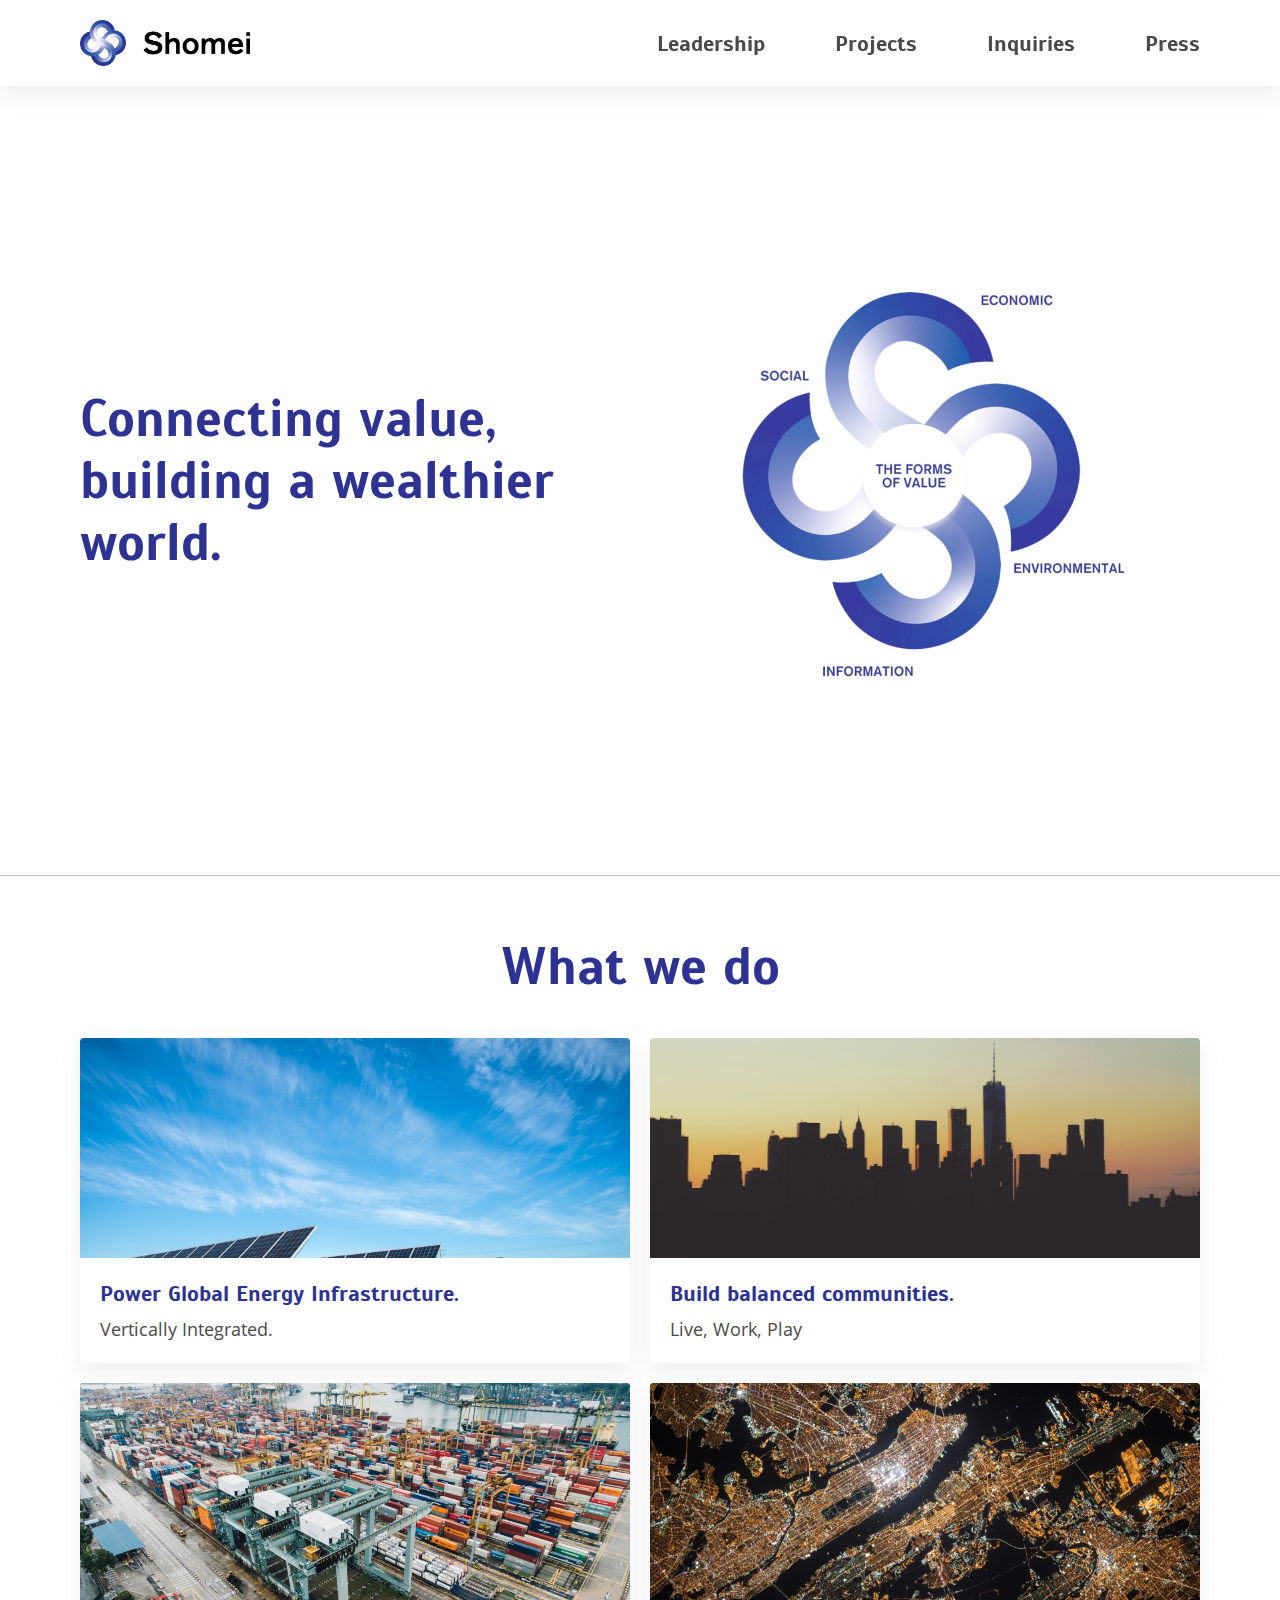
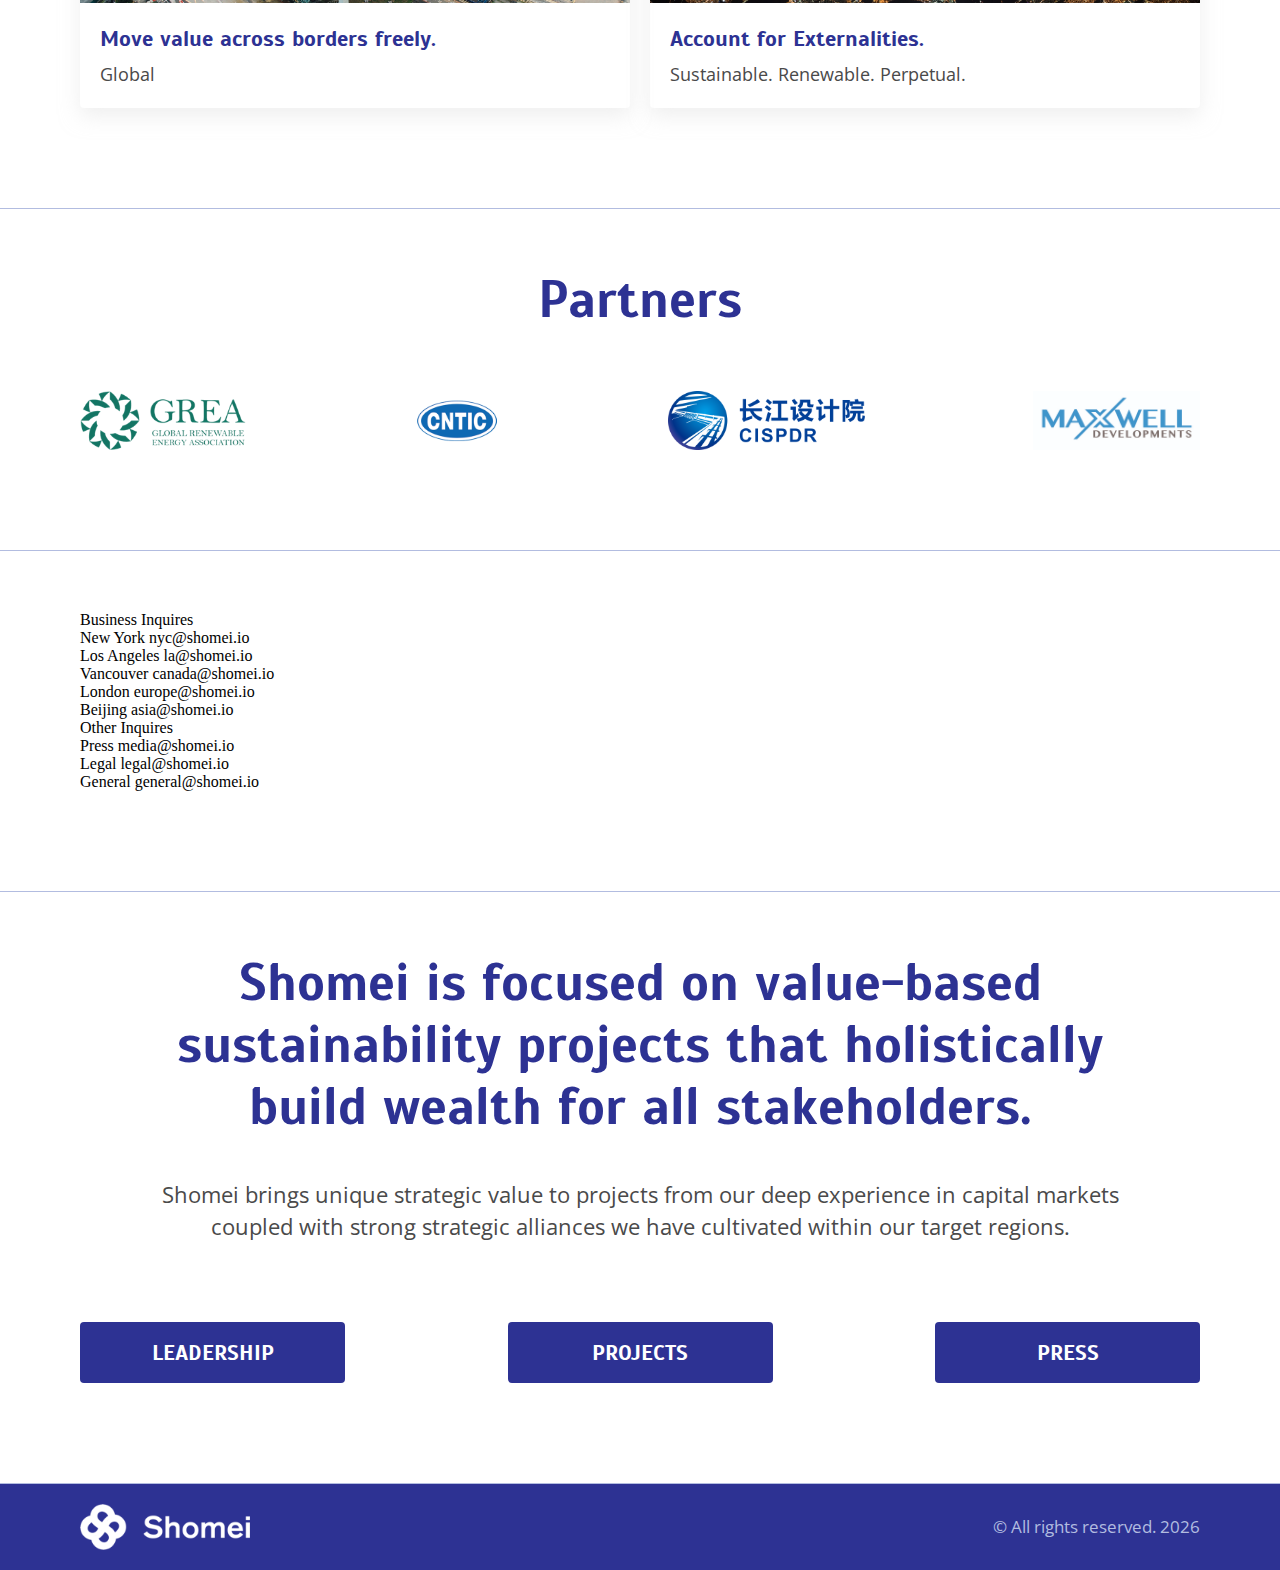
==== index.html @ 208829cc "inquiries" ====
<!DOCTYPE html>
<html lang="en">
  <head>
    <title>Home - Shomei</title>

    <meta name="viewport" content="width=device-width, initial-scale=1" />

    <link
      rel="apple-touch-icon"
      sizes="180x180"
      href="favicon/apple-touch-icon.png"
    />
    <link
      rel="icon"
      type="image/png"
      sizes="32x32"
      href="favicon/favicon-32x32.png"
    />
    <link
      rel="icon"
      type="image/png"
      sizes="16x16"
      href="favicon/favicon-16x16.png"
    />
    <link rel="manifest" href="favicon/site.webmanifest" />
    <link
      rel="mask-icon"
      href="favicon/safari-pinned-tab.svg"
      color="#2d3293"
    />
    <meta name="msapplication-TileColor" content="#ffffff" />
    <meta name="theme-color" content="#ffffff" />

    <link
      href="https://fonts.googleapis.com/css?family=Open+Sans|Scada:400,700&display=swap"
      rel="stylesheet"
    />
    <link rel="stylesheet" href="style.css" />
  </head>

  <body>
    <nav>
      <div class="container">
        <div class="logo">
          <a href="index.html">
            <img src="images/logo.png" alt="Shomei Logo" />
          </a>
        </div>

        <div class="burger">
          <span></span>
        </div>

        <ul>
          <li><a href="leadership.html">Leadership</a></li>
          <li><a href="projects.html">Projects</a></li>
          <li><a href="inquiries.html">Inquiries</a></li>
          <li><a href="press.html">Press</a></li>
        </ul>
      </div>
    </nav>

    <main>
      <header class="image">
        <div class="container">
          <h1>Connecting value, building a wealthier world.</h1>

          <div class="image">
            <img src="images/hero.jpeg" alt="Shomei Logo" />
          </div>
        </div>
      </header>

      <section class="what-we-do">
        <div class="title">
          <div class="container">
            <h1>What we do</h1>
          </div>
        </div>

        <div class="container">
          <div class="points">
            <div class="point">
              <div
                class="image"
                style="background-image:url('images/what-we-do/1.jpg');"
              ></div>
              <div class="text">
                <h1>Power Global Energy Infrastructure.</h1>
                <p>Vertically Integrated.</p>
              </div>
            </div>

            <div class="point">
              <div
                class="image"
                style="background-image:url('images/what-we-do/2.jpg');"
              ></div>
              <div class="text">
                <h1>Build balanced communities.</h1>
                <p>Live, Work, Play</p>
              </div>
            </div>

            <div class="point">
              <div
                class="image"
                style="background-image:url('images/what-we-do/3.jpg');"
              ></div>
              <div class="text">
                <h1>Move value across borders freely.</h1>
                <p>Global</p>
              </div>
            </div>

            <div class="point">
              <div
                class="image"
                style="background-image:url('images/what-we-do/4.jpg');"
              ></div>
              <div class="text">
                <h1>Account for Externalities.</h1>
                <p>Sustainable. Renewable. Perpetual.</p>
              </div>
            </div>
          </div>
        </div>
      </section>

      <section class="partners">
        <div class="title">
          <div class="container">
            <h1>Partners</h1>
          </div>
        </div>

        <div class="container">
          <div class="partners">
            <div class="partner">
              <img src="images/partners/1.png" />
            </div>

            <div class="partner">
              <img src="images/partners/2.png" />
            </div>

            <div class="partner">
              <img src="images/partners/3.png" />
            </div>

            <div class="partner">
              <img src="images/partners/4.jpg" />
            </div>
          </div>
        </div>
      </section>

      <section class="business-inquires">
        <div class="container">
          <div class="card">
            <div class="content">
              <h1>Business Inquires</h1>

              <ul>
                <li>
                  <span>New York</span>
                  <a href="mailto:nyc@shomei.io" target="_blank"
                    >nyc@shomei.io</a
                  >
                </li>
                <li>
                  <span>Los Angeles</span>
                  <a href="mailto:la@shomei.io" target="_blank">la@shomei.io</a>
                </li>
                <li>
                  <span>Vancouver</span>
                  <a href="mailto:canada@shomei.io" target="_blank"
                    >canada@shomei.io</a
                  >
                </li>
                <li>
                  <span>London</span>
                  <a href="mailto:europe@shomei.io" target="_blank"
                    >europe@shomei.io</a
                  >
                </li>
                <li>
                  <span>Beijing</span>
                  <a href="mailto:asia@shomei.io" target="_blank"
                    >asia@shomei.io</a
                  >
                </li>
              </ul>
            </div>

            <div class="content">
              <h1>Other Inquires</h1>

              <ul>
                <li>
                  <span>Press</span>
                  <a href="mailto:media@shomei.io" target="_blank"
                    >media@shomei.io</a
                  >
                </li>
                <li>
                  <span>Legal</span>
                  <a href="mailto:legal@shomei.io" target="_blank"
                    >legal@shomei.io</a
                  >
                </li>
                <li>
                  <span>General</span>
                  <a href="mailto:general@shomei.io" target="_blank"
                    >general@shomei.io</a
                  >
                </li>
              </ul>
            </div>
          </div>
        </div>
      </section>

      <section class="cta">
        <div class="title">
          <div class="container">
            <h1>
              Shomei is focused on value-based sustainability projects that
              holistically build wealth for all stakeholders.
            </h1>
            <p>
              Shomei brings unique strategic value to projects from our deep
              experience in capital markets coupled with strong strategic
              alliances we have cultivated within our target regions.
            </p>
          </div>
        </div>

        <div class="container">
          <div class="buttons">
            <a class="button" href="leadership.html">Leadership</a>
            <a class="button" href="projects.html">Projects</a>
            <a class="button" href="press.html">Press</a>
          </div>
        </div>
      </section>
    </main>

    <footer>
      <div class="container">
        <a href="index.html" class="logo">
          <img src="images/footer.png" alt="Shomei White Logo" />
        </a>

        <p class="copyright">
          &copy; All rights reserved.
          <script type="text/javascript">
            document.write(new Date().getFullYear());
          </script>
        </p>
      </div>
    </footer>

    <div class="overlay"></div>

    <script src="https://ajax.googleapis.com/ajax/libs/jquery/3.4.1/jquery.min.js"></script>
    <script src="scripts.js"></script>
  </body>
</html>
---- style.css ----
.container {
  max-width: 1120px;
  margin: 0 auto;
  padding: 0 20px; }
  @media (min-width: 768px) {
    .container {
      padding: 0 40px; } }
  @media (min-width: 1250px) {
    .container {
      padding: 0 0; } }

*,
*:before,
*:after {
  box-sizing: border-box; }

html,
body {
  margin: 0;
  height: 100%; }

body {
  -webkit-font-smoothing: antialiased;
  -moz-osx-font-smoothing: grayscale;
  -moz-font-smoothing: grayscale;
  background-color: #fff;
  display: flex;
  min-height: 100vh;
  flex-direction: column; }
  body.overflow-hidden {
    overflow: hidden; }
  body main {
    margin-top: 86px; }

section.content-area {
  margin-top: 65px;
  flex: 1 0 auto;
  padding: 0 0 40px 0;
  width: 100%;
  overflow: hidden; }
  @media (min-width: 1024px) {
    section.content-area {
      padding: 0 0 60px 0; } }

#wpadminbar {
  position: fixed !important;
  z-index: 1499 !important; }

a {
  text-decoration: inherit;
  color: inherit; }

p,
h1,
h2,
h3,
h4,
h5,
h6 {
  margin: 0;
  font-size: inherit;
  font-weight: inherit; }

ul,
ol {
  margin: 0;
  padding: 0;
  list-style-type: none; }

img {
  display: inline-block;
  border: 0;
  max-width: 100%;
  height: auto;
  vertical-align: middle; }

figure {
  margin: 0; }

nav {
  background-color: rgba(255, 255, 255, 0.9);
  position: fixed;
  z-index: 4;
  top: 0;
  left: 0;
  width: 100%;
  box-shadow: 0 8px 20px 0 rgba(224, 224, 224, 0.5);
  -webkit-transition: all 0.4s ease;
  -moz-transition: all 0.4s ease;
  transition: all 0.4s ease;
  padding: 20px 0; }
  nav .container {
    display: flex;
    flex-wrap: wrap;
    align-items: center; }
  nav .logo {
    display: inline-block;
    flex-grow: 1; }
    nav .logo a {
      display: inline-block;
      width: 170px; }
      nav .logo a img {
        width: 100%;
        height: auto; }
  nav .burger {
    width: 40px;
    height: 40px;
    display: flex;
    justify-content: center;
    align-items: center; }
    @media (min-width: 1024px) {
      nav .burger {
        position: absolute;
        top: -99999px;
        left: -99999px;
        visibility: hidden;
        opacity: 0; } }
    nav .burger span {
      position: relative;
      margin-top: 8px;
      margin-bottom: 8px;
      -webkit-user-select: none;
      -moz-user-select: none;
      -ms-user-select: none;
      user-select: none; }
      nav .burger span, nav .burger span::before, nav .burger span::after {
        display: block;
        width: 25px;
        height: 3px;
        background-color: #4a4a4a;
        outline: 1px solid transparent;
        -webkit-transition-property: background-color, -webkit-transform;
        -moz-transition-property: background-color, -moz-transform;
        -o-transition-property: background-color, -o-transform;
        transition-property: background-color, transform;
        -webkit-transition-duration: 0.3s;
        -moz-transition-duration: 0.3s;
        -o-transition-duration: 0.3s;
        transition-duration: 0.3s; }
      nav .burger span::before, nav .burger span::after {
        position: absolute;
        content: ""; }
      nav .burger span::before {
        top: -8px; }
      nav .burger span::after {
        top: 8px; }
  nav ul {
    position: fixed;
    top: 86px;
    right: 0;
    width: 270px;
    height: calc(100% - 86px);
    background-color: rgba(255, 255, 255, 0.8);
    padding-top: 15px;
    -webkit-transform: translateX(280px);
    -moz-transform: translateX(280px);
    -ms-transform: translateX(280px);
    transform: translateX(280px);
    -webkit-transition: all 0.4s ease;
    -moz-transition: all 0.4s ease;
    transition: all 0.4s ease; }
    @media (min-width: 1024px) {
      nav ul {
        position: relative;
        top: auto;
        right: auto;
        width: auto;
        height: auto;
        -webkit-transform: translateX(0px);
        -moz-transform: translateX(0px);
        -ms-transform: translateX(0px);
        transform: translateX(0px);
        -webkit-transition: all 0s ease;
        -moz-transition: all 0s ease;
        transition: all 0s ease;
        display: flex;
        flex-wrap: wrap;
        padding-top: 0;
        background-color: transparent; } }
    nav ul li {
      border-bottom: 1px solid #b2bce0; }
      @media (min-width: 1024px) {
        nav ul li {
          border-bottom-width: 0;
          margin-right: 70px; }
          nav ul li:last-of-type {
            margin-right: 0; } }
      nav ul li a {
        display: block;
        padding: 20px 25px;
        font-family: "Scada", sans-serif;
        color: #4a4a4a;
        font-weight: bold;
        font-size: 22px;
        -webkit-transition: all 0.4s ease;
        -moz-transition: all 0.4s ease;
        transition: all 0.4s ease; }
        nav ul li a:hover {
          color: #646464; }
        nav ul li a.active {
          color: #2d3293; }
          nav ul li a.active:hover {
            color: #2d3293; }
        @media (min-width: 1024px) {
          nav ul li a {
            padding: 0;
            display: inline-block; } }
  nav.active {
    background-color: rgba(255, 255, 255, 0.95); }
    nav.active .burger span {
      background-color: transparent; }
    nav.active .burger span::before {
      -webkit-transform: translateY(8px) rotate(45deg);
      -moz-transform: translateY(8px) rotate(45deg);
      -ms-transform: translateY(8px) rotate(45deg);
      -o-transform: translateY(8px) rotate(45deg);
      transform: translateY(8px) rotate(45deg); }
    nav.active .burger span::after {
      -webkit-transform: translateY(-8px) rotate(-45deg);
      -moz-transform: translateY(-8px) rotate(-45deg);
      -ms-transform: translateY(-8px) rotate(-45deg);
      -o-transform: translateY(-8px) rotate(-45deg);
      transform: translateY(-8px) rotate(-45deg); }
    nav.active ul {
      -webkit-transform: translateX(0px);
      -moz-transform: translateX(0px);
      -ms-transform: translateX(0px);
      transform: translateX(0px);
      background-color: rgba(255, 255, 255, 0.95); }

.overlay {
  position: fixed;
  width: 100%;
  height: 100%;
  background-color: rgba(74, 74, 74, 0.4);
  z-index: 3;
  visibility: hidden;
  opacity: 0;
  -webkit-transition: all 0.3s ease;
  -moz-transition: all 0.3s ease;
  transition: all 0.3s ease; }
  .overlay.active {
    visibility: visible;
    opacity: 1; }

header {
  padding: 50px 0;
  border-bottom: 1px solid #b2bce0; }
  @media (min-width: 768px) {
    header {
      padding: 80px 0; } }
  header h1,
  header h2 {
    color: #2d3293;
    font-family: "Scada", sans-serif;
    font-weight: bold;
    text-align: center; }
  header h1 {
    font-size: 38px;
    line-height: 48px; }
    @media (min-width: 768px) {
      header h1 {
        font-size: 62px;
        line-height: 62px; } }
  header h2 {
    font-size: 26px;
    line-height: 34px;
    max-width: 720px;
    margin: 0 auto;
    margin-top: 30px; }
    @media (min-width: 768px) {
      header h2 {
        margin-top: 50px;
        font-size: 32px;
        line-height: 38px; } }
  header p {
    color: #4a4a4a;
    text-align: center;
    font-size: 18px;
    line-height: 28px;
    font-family: "Open Sans", sans-serif;
    margin-top: 25px; }
    @media (min-width: 768px) {
      header p {
        font-size: 22px;
        line-height: 32px;
        margin-top: 40px; } }
  @media (min-width: 1024px) {
    header.image {
      display: flex;
      align-items: center;
      min-height: calc(100vh - 110px); } }
  header.image .container {
    display: flex;
    flex-wrap: wrap;
    align-items: center;
    justify-content: space-between; }
  header.image h1 {
    font-size: 38px;
    line-height: 48px;
    width: 100%;
    margin-bottom: 50px;
    text-align: left; }
    @media (min-width: 768px) {
      header.image h1 {
        font-size: 52px;
        line-height: 62px; } }
    @media (min-width: 1024px) {
      header.image h1 {
        width: 45%;
        margin-bottom: 0; } }
  header.image .image {
    width: 100%;
    text-align: center; }
    @media (min-width: 1024px) {
      header.image .image {
        width: calc(60% - 100px); } }
    header.image .image img {
      width: 100%;
      max-width: 450px;
      height: auto;
      display: inline-block;
      background-color: #4a4a4a; }

footer {
  background-color: #2d3293;
  padding: 20px 0; }
  footer .container {
    display: flex;
    flex-wrap: wrap;
    align-items: center; }
  footer .logo {
    display: inline-block;
    flex-grow: 1; }
    footer .logo img {
      width: 170px;
      height: auto; }
  footer p {
    font-family: "Open Sans", sans-serif;
    color: #b2bce0;
    font-size: 17px;
    width: 100%;
    margin-top: 20px; }
    @media (min-width: 768px) {
      footer p {
        width: auto;
        margin-top: 0; } }

section {
  border-bottom: 1px solid #b2bce0;
  padding: 60px 0 100px 0; }
  section .title {
    margin-bottom: 40px; }
    section .title .container {
      max-width: 1000px;
      display: flex;
      flex-wrap: wrap;
      justify-content: center;
      text-align: center; }
    section .title h1 {
      max-width: 930px;
      font-family: "Scada", sans-serif;
      color: #2d3293;
      font-weight: bold;
      font-size: 38px;
      line-height: 48px; }
      @media (min-width: 768px) {
        section .title h1 {
          font-size: 52px;
          line-height: 62px; } }
    section .title p {
      margin-top: 25px;
      font-size: 18px;
      line-height: 28px;
      color: #4a4a4a;
      font-family: "Open Sans", sans-serif; }
      @media (min-width: 768px) {
        section .title p {
          margin-top: 40px;
          font-size: 22px;
          line-height: 32px; } }

section.what-we-do .points {
  display: flex;
  flex-wrap: wrap; }
  section.what-we-do .points .point {
    width: 100%;
    margin-top: 20px;
    border-radius: 4px;
    box-shadow: 0 8px 20px 0 rgba(224, 224, 224, 0.5);
    overflow: hidden; }
    @media (min-width: 768px) {
      section.what-we-do .points .point {
        width: calc(50% - 10px);
        margin-right: 20px; }
        section.what-we-do .points .point:nth-of-type(2n) {
          margin-right: 0; }
        section.what-we-do .points .point:nth-of-type(-n + 2) {
          margin-top: 0; } }
    section.what-we-do .points .point:first-of-type {
      margin-top: 0; }
    section.what-we-do .points .point .image {
      width: 100%;
      height: 160px;
      background-color: #4a4a4a;
      background-position: center;
      background-repeat: repeat;
      background-size: cover; }
      @media (min-width: 768px) {
        section.what-we-do .points .point .image {
          height: 220px; } }
    section.what-we-do .points .point .text {
      padding: 20px; }
      section.what-we-do .points .point .text h1 {
        font-size: 22px;
        line-height: 32px;
        font-weight: bold;
        font-family: "Scada", sans-serif;
        color: #2d3293; }
      section.what-we-do .points .point .text p {
        font-size: 18px;
        line-height: 28px;
        font-family: "Open Sans", sans-serif;
        color: #4a4a4a;
        margin-top: 5px; }

section.partners .partners {
  display: flex;
  flex-wrap: wrap;
  justify-content: space-between; }
  section.partners .partners .partner {
    margin-top: 20px;
    width: 100%;
    text-align: center; }
    @media (min-width: 768px) {
      section.partners .partners .partner {
        width: auto; } }
    section.partners .partners .partner img {
      max-height: 59px;
      width: auto;
      display: inline-block; }

section.cta .buttons {
  display: flex;
  flex-wrap: wrap;
  justify-content: space-between;
  margin-top: 40px; }
  @media (min-width: 768px) {
    section.cta .buttons {
      margin-top: 80px; } }
  @media (min-width: 568px) and (max-width: 1023px) {
    section.cta .buttons {
      justify-content: center; } }
  section.cta .buttons .button {
    display: inline-block;
    background-color: #2d3293;
    color: #fff;
    font-family: "Scada", sans-serif;
    text-transform: uppercase;
    width: 100%;
    margin-top: 20px;
    padding: 17px;
    text-align: center;
    text-transform: uppercase;
    border-radius: 4px;
    font-size: 22px;
    font-weight: bold; }
    section.cta .buttons .button:first-of-type {
      margin-top: 0; }
    @media (min-width: 568px) and (max-width: 1023px) {
      section.cta .buttons .button {
        width: calc(50% - 10px);
        margin-right: 20px; }
        section.cta .buttons .button:nth-of-type(2n) {
          margin-right: 0; }
        section.cta .buttons .button:nth-of-type(-n + 2) {
          margin-top: 0; } }
    @media (min-width: 1024px) {
      section.cta .buttons .button {
        max-width: 265px; }
        section.cta .buttons .button:nth-of-type(-n + 3) {
          margin-top: 0; } }
    section.cta .buttons .button:hover {
      background-color: #393fba; }

section.business-enquires .card {
  border-radius: 4px;
  box-shadow: 0 8px 20px 0 rgba(224, 224, 224, 0.5);
  overflow: hidden;
  padding: 20px;
  display: flex;
  flex-wrap: wrap; }
  @media (min-width: 768px) {
    section.business-enquires .card {
      padding: 20px 45px 35px 45px; } }
  @media (min-width: 1024px) {
    section.business-enquires .card {
      justify-content: space-between;
      align-items: center; } }
  section.business-enquires .card .content {
    width: 100%;
    margin-bottom: 30px; }
    @media (min-width: 1024px) {
      section.business-enquires .card .content {
        max-width: 455px; } }
    section.business-enquires .card .content h1 {
      color: #4a4a4a;
      font-family: "Open Sans", sans-serif;
      font-size: 28px;
      line-height: 38px;
      margin-bottom: 25px; }
      @media (min-width: 768px) {
        section.business-enquires .card .content h1 {
          font-size: 48px;
          line-height: 62px; } }
    section.business-enquires .card .content ul li {
      margin-top: 20px;
      font-family: "Open Sans", sans-serif;
      color: #4a4a4a;
      font-size: 18px;
      line-height: 28px; }
      section.business-enquires .card .content ul li a {
        color: #2d3293; }
      section.business-enquires .card .content ul li:first-of-type {
        margin-top: 0; }
      section.business-enquires .card .content ul li span {
        display: inline-block;
        margin-right: 15px;
        width: 100%; }
        @media (min-width: 568px) {
          section.business-enquires .card .content ul li span {
            max-width: 170px; } }
    section.business-enquires .card .content:last-of-type {
      margin-bottom: 0;
      background-color: #2d3293;
      color: #fff;
      padding: 20px;
      border-radius: 4px; }
      @media (min-width: 768px) {
        section.business-enquires .card .content:last-of-type {
          padding: 20px 45px 35px 45px; } }
      section.business-enquires .card .content:last-of-type h1 {
        color: #fff; }
      section.business-enquires .card .content:last-of-type ul li {
        color: #fff; }
        section.business-enquires .card .content:last-of-type ul li a {
          color: #b2bce0; }

section.people {
  padding: 0 0; }
  section.people .person {
    border-bottom: 1px solid #b2bce0;
    padding: 80px 0; }
    @media (min-width: 1024px) {
      section.people .person:nth-of-type(2n) .image {
        order: 2; }
      section.people .person:nth-of-type(2n) .content {
        order: 1; } }
    section.people .person .container {
      display: flex;
      flex-wrap: wrap; }
      @media (min-width: 1024px) {
        section.people .person .container {
          justify-content: space-between; } }
    section.people .person .image {
      width: 150px;
      height: 200px;
      background-color: #4a4a4a;
      border-radius: 4px;
      box-shadow: 0 8px 20px 0 rgba(224, 224, 224, 0.5);
      background-position: center;
      background-size: cover;
      background-repeat: no-repeat; }
      @media (min-width: 1024px) {
        section.people .person .image {
          width: 360px;
          height: 420px; } }
    section.people .person .content {
      margin-top: 30px;
      width: 100%; }
      @media (min-width: 1024px) {
        section.people .person .content {
          width: calc(100% - 410px);
          margin-top: 0; } }
      section.people .person .content .name {
        display: flex;
        flex-wrap: wrap;
        align-items: center; }
        section.people .person .content .name span {
          display: inline-block;
          color: #2d3293;
          font-size: 32px;
          line-height: 42px;
          font-family: "Scada", sans-serif;
          font-weight: bold;
          margin-right: 25px; }
          @media (min-width: 768px) {
            section.people .person .content .name span {
              font-size: 52px;
              line-height: 62px; } }
        section.people .person .content .name .social {
          display: inline-block;
          width: 100%;
          margin-top: 15px; }
          @media (min-width: 768px) {
            section.people .person .content .name .social {
              width: auto;
              margin-top: 0; } }
          section.people .person .content .name .social i {
            font-size: 36px;
            color: #b2bce0; }
      section.people .person .content .bio {
        margin-top: 28px; }
        section.people .person .content .bio p {
          font-family: "Open Sans", sans-serif;
          color: #4a4a4a;
          font-size: 18px;
          line-height: 28px;
          margin-top: 20px; }
          section.people .person .content .bio p:first-of-type {
            margin-top: 0; }
          @media (min-width: 768px) {
            section.people .person .content .bio p {
              font-size: 22px;
              line-height: 32px; } }

section.projects table {
  min-width: 100%;
  border-spacing: 0;
  border-top-left-radius: 4px;
  border-top-right-radius: 4px;
  overflow: hidden; }
  section.projects table tr th,
  section.projects table tr td {
    padding: 10px 25px; }
    @media (min-width: 768px) {
      section.projects table tr th,
      section.projects table tr td {
        padding: 20px 35px; } }
  section.projects table tr:first-of-type {
    background-color: #2d3293; }
    section.projects table tr:first-of-type th {
      text-align: left;
      color: #fff;
      font-family: "Scada", sans-serif;
      font-weight: bold;
      font-size: 18px;
      line-height: 28px; }
  section.projects table tr td {
    background-color: #b2bce0;
    border-left: 2px solid #fff;
    font-family: "Open Sans", sans-serif;
    color: #4a4a4a;
    font-size: 18px;
    line-height: 28px; }
    section.projects table tr td:first-of-type {
      background-color: #2d3293;
      border-left-width: 0;
      color: #fff;
      font-family: "Scada", sans-serif;
      font-weight: bold; }
  section.projects table tr.spacer {
    height: 20px; }
  section.projects table tr td {
    min-width: 180px; }

section.inquiries .title {
  text-align: center; }
  section.inquiries .title h1 {
    margin: 0 auto 30px auto; }
  section.inquiries .title h2 {
    max-width: 550px;
    margin: 0 auto;
    font-size: 22px;
    line-height: 32px;
    font-family: "Scada", sans-serif;
    color: #2d3293;
    font-weight: bold; }
section.inquiries .locations {
  margin-top: 30px;
  display: flex;
  flex-wrap: wrap;
  justify-content: center; }
  section.inquiries .locations .location {
    display: inline-block;
    width: 100%;
    margin-top: 20px;
    border: 1px solid #2d3293;
    border-radius: 4px;
    padding: 10px 15px;
    box-shadow: 0 8px 20px 0 rgba(224, 224, 224, 0.5);
    background-color: #fff;
    -webkit-transition: all 0.4s ease;
    -moz-transition: all 0.4s ease;
    transition: all 0.4s ease; }
    section.inquiries .locations .location:hover {
      background-color: #f2f2f2; }
    @media (min-width: 568px) {
      section.inquiries .locations .location {
        width: calc(50% - 10px);
        margin-right: 20px; }
        section.inquiries .locations .location:nth-of-type(2n) {
          margin-right: 0; }
        section.inquiries .locations .location:nth-of-type(-n + 2) {
          margin-top: 0; } }
    @media (min-width: 1024px) {
      section.inquiries .locations .location {
        max-width: 285px; }
        section.inquiries .locations .location:nth-of-type(-n + 3) {
          margin-top: 0; }
        section.inquiries .locations .location:nth-of-type(2n) {
          margin-right: 20px; }
        section.inquiries .locations .location:nth-of-type(3n) {
          margin-right: 0; } }
    section.inquiries .locations .location:first-of-type {
      margin-top: 0; }
    section.inquiries .locations .location span {
      display: block;
      font-size: 18px;
      line-height: 28px; }
      section.inquiries .locations .location span:first-of-type {
        font-family: "Scada", sans-serif;
        color: #2d3293;
        font-weight: bold; }
      section.inquiries .locations .location span:last-of-type {
        font-family: "Open Sans", sans-serif;
        color: #4a4a4a; }
section.inquiries img {
  margin-top: 50px;
  width: 100%;
  height: auto; }
section.inquiries .other {
  margin-top: 30px; }
  section.inquiries .other h1 {
    max-width: 930px;
    font-family: "Scada", sans-serif;
    color: #2d3293;
    font-weight: bold;
    font-size: 38px;
    line-height: 48px;
    margin: 0 auto;
    text-align: center; }
    @media (min-width: 768px) {
      section.inquiries .other h1 {
        font-size: 52px;
        line-height: 62px; } }
  section.inquiries .other .links {
    display: flex;
    flex-wrap: wrap;
    margin-top: 30px; }
    @media (min-width: 768px) {
      section.inquiries .other .links {
        justify-content: space-between; } }
    section.inquiries .other .links .link {
      width: 100%;
      margin-top: 20px;
      text-align: center; }
      @media (min-width: 768px) {
        section.inquiries .other .links .link {
          max-width: 210px; }
          section.inquiries .other .links .link:nth-of-type(-n + 3) {
            margin-top: 0; } }
      @media (min-width: 1024px) {
        section.inquiries .other .links .link {
          max-width: 265px; } }
      section.inquiries .other .links .link:first-of-type {
        margin-top: 0; }
      section.inquiries .other .links .link p {
        font-family: "Scada", sans-serif;
        color: #4a4a4a;
        font-size: 18px;
        line-height: 28px;
        font-weight: bold; }
        @media (min-width: 1024px) {
          section.inquiries .other .links .link p {
            font-size: 22px;
            line-height: 32px; } }
      section.inquiries .other .links .link a {
        display: block;
        text-align: center;
        color: #fff;
        font-family: "Scada", sans-serif;
        font-size: 18px;
        line-height: 28px;
        font-weight: bold;
        background-color: #2d3293;
        padding: 17px 15px;
        margin-top: 20px;
        border-radius: 4px; }
        @media (min-width: 1024px) {
          section.inquiries .other .links .link a {
            font-size: 22px;
            line-height: 32px; } }

@media (min-width: 1024px) {
  section.press .container {
    display: flex;
    flex-wrap: wrap;
    justify-content: space-between;
    align-items: flex-start; } }
@media (min-width: 1024px) {
  section.press .press-list {
    width: 70%; } }
section.press .press-list .header {
  position: absolute;
  top: -99999px;
  left: -99999px;
  visibility: hidden;
  opacity: 0; }
  @media (min-width: 768px) {
    section.press .press-list .header {
      position: relative;
      top: auto;
      left: auto;
      visibility: visible;
      opacity: 1;
      background-color: #2d3293;
      color: #fff;
      display: flex;
      flex-wrap: wrap; }
      section.press .press-list .header div {
        padding: 20px;
        font-family: "Scada", sans-serif;
        font-weight: bold;
        font-size: 18px;
        line-height: 28px; }
        section.press .press-list .header div:nth-of-type(1) {
          width: 70%; }
        section.press .press-list .header div:nth-of-type(2) {
          width: 30%; } }
section.press .press-list .content {
  border: 1px solid #2d3293; }
  @media (min-width: 768px) {
    section.press .press-list .content {
      display: flex;
      flex-wrap: wrap; } }
  @media (min-width: 1024px) {
    section.press .press-list .content {
      max-height: 500px;
      overflow: auto; } }
  section.press .press-list .content div {
    border-top: 1px solid #2d3293;
    padding: 20px;
    font-family: "Open Sans", sans-serif; }
    @media (min-width: 768px) {
      section.press .press-list .content div {
        display: flex;
        flex-wrap: wrap;
        width: 100%;
        padding: 0;
        justify-content: flex-end; } }
    section.press .press-list .content div:first-of-type {
      border-top-width: 0; }
    section.press .press-list .content div .link {
      color: #2d3293;
      display: block; }
      @media (min-width: 768px) {
        section.press .press-list .content div .link {
          width: 70%;
          padding: 20px; } }
    section.press .press-list .content div .date {
      color: #4a4a4a;
      margin-top: 10px; }
      @media (min-width: 768px) {
        section.press .press-list .content div .date {
          width: 30%;
          margin-top: 0;
          border-left: 1px solid #2d3293;
          padding: 20px; } }
section.press .locations {
  margin-top: 50px;
  display: flex;
  flex-wrap: wrap;
  justify-content: center; }
  @media (min-width: 1024px) {
    section.press .locations {
      width: 25%;
      margin-top: 0; } }
  section.press .locations .location {
    display: inline-block;
    width: 100%;
    margin-top: 20px;
    border: 1px solid #2d3293;
    border-radius: 4px;
    padding: 10px 15px;
    box-shadow: 0 8px 20px 0 rgba(224, 224, 224, 0.5);
    background-color: #fff;
    -webkit-transition: all 0.4s ease;
    -moz-transition: all 0.4s ease;
    transition: all 0.4s ease; }
    section.press .locations .location:hover {
      background-color: #f2f2f2; }
    @media (min-width: 568px) and (max-width: 1023px) {
      section.press .locations .location {
        width: calc(50% - 10px);
        margin-right: 20px; }
        section.press .locations .location:nth-of-type(2n) {
          margin-right: 0; }
        section.press .locations .location:nth-of-type(-n + 2) {
          margin-top: 0; } }
    @media (min-width: 1024px) {
      section.press .locations .location {
        width: 100%; } }
    section.press .locations .location:first-of-type {
      margin-top: 0; }
    section.press .locations .location span {
      display: block;
      font-size: 18px;
      line-height: 28px; }
      section.press .locations .location span:first-of-type {
        font-family: "Scada", sans-serif;
        color: #2d3293;
        font-weight: bold; }
      section.press .locations .location span:last-of-type {
        font-family: "Open Sans", sans-serif;
        color: #4a4a4a; }

/*# sourceMappingURL=style.css.map */
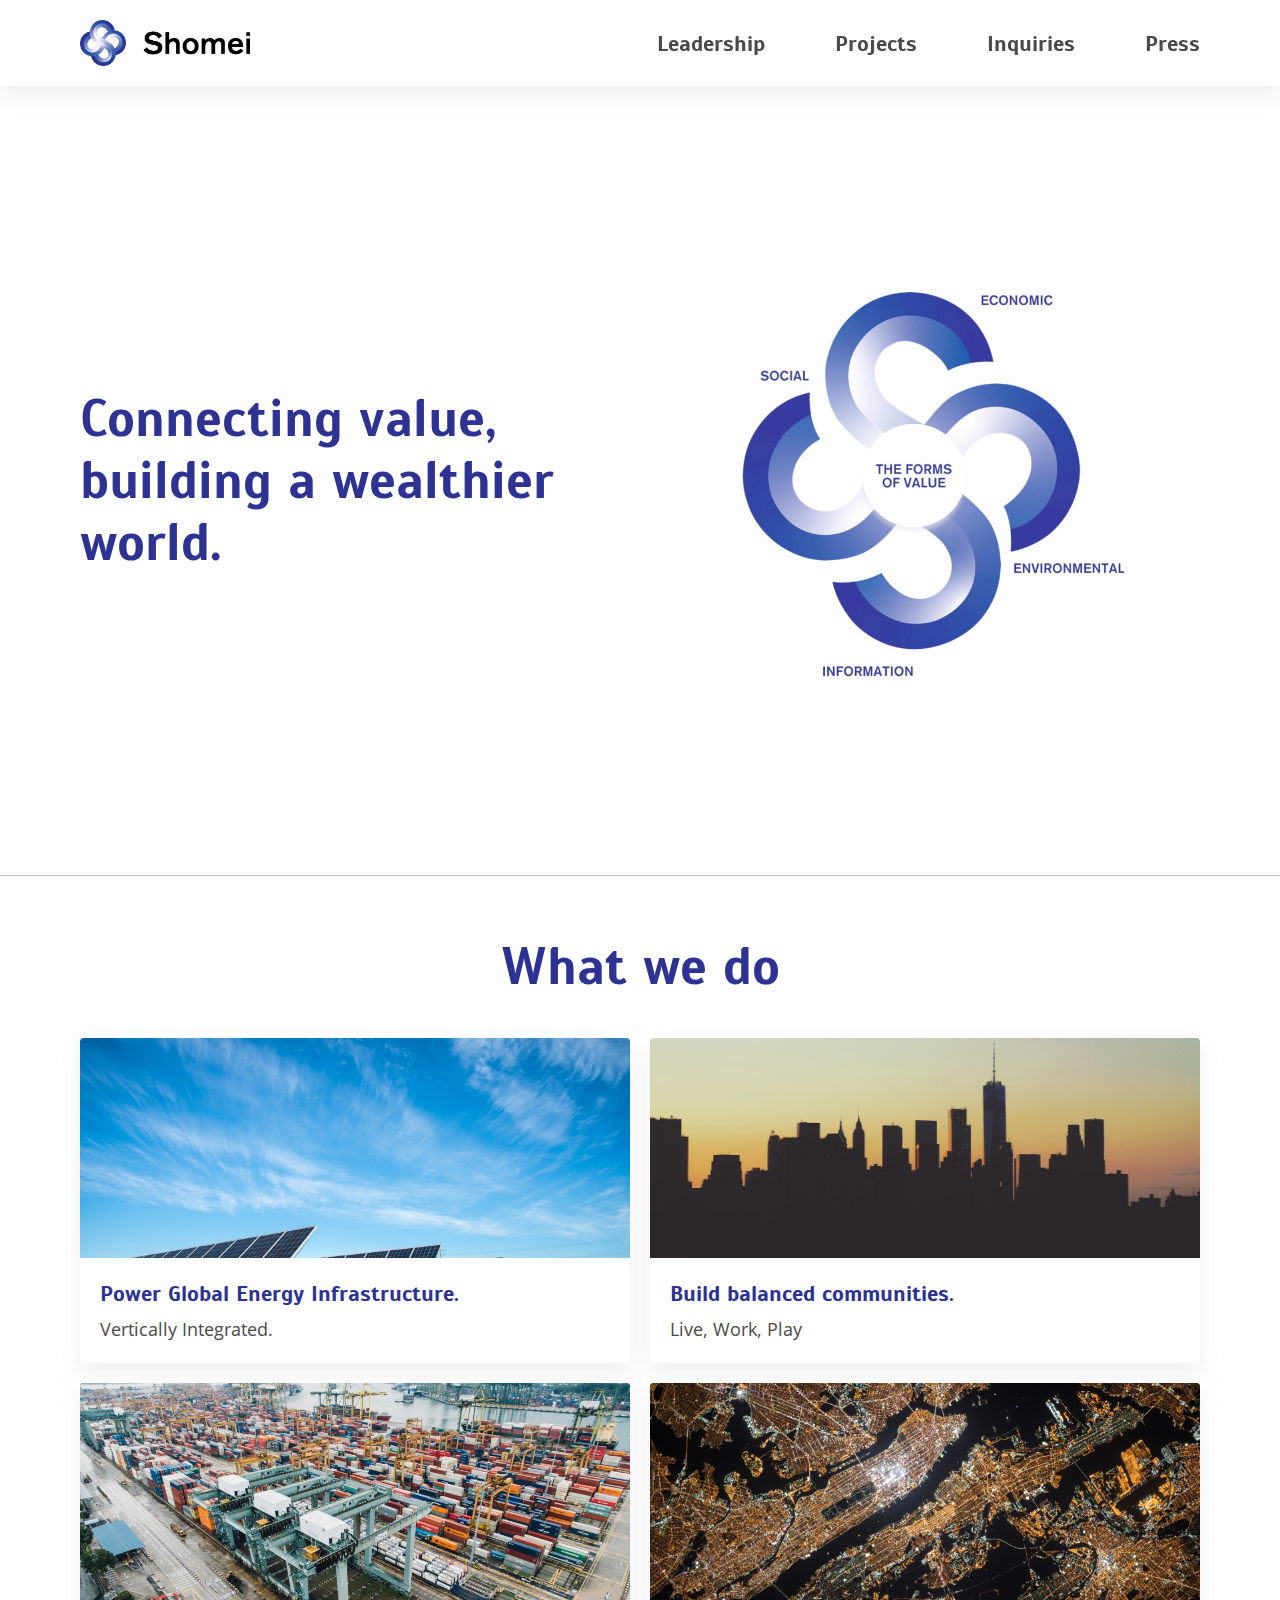
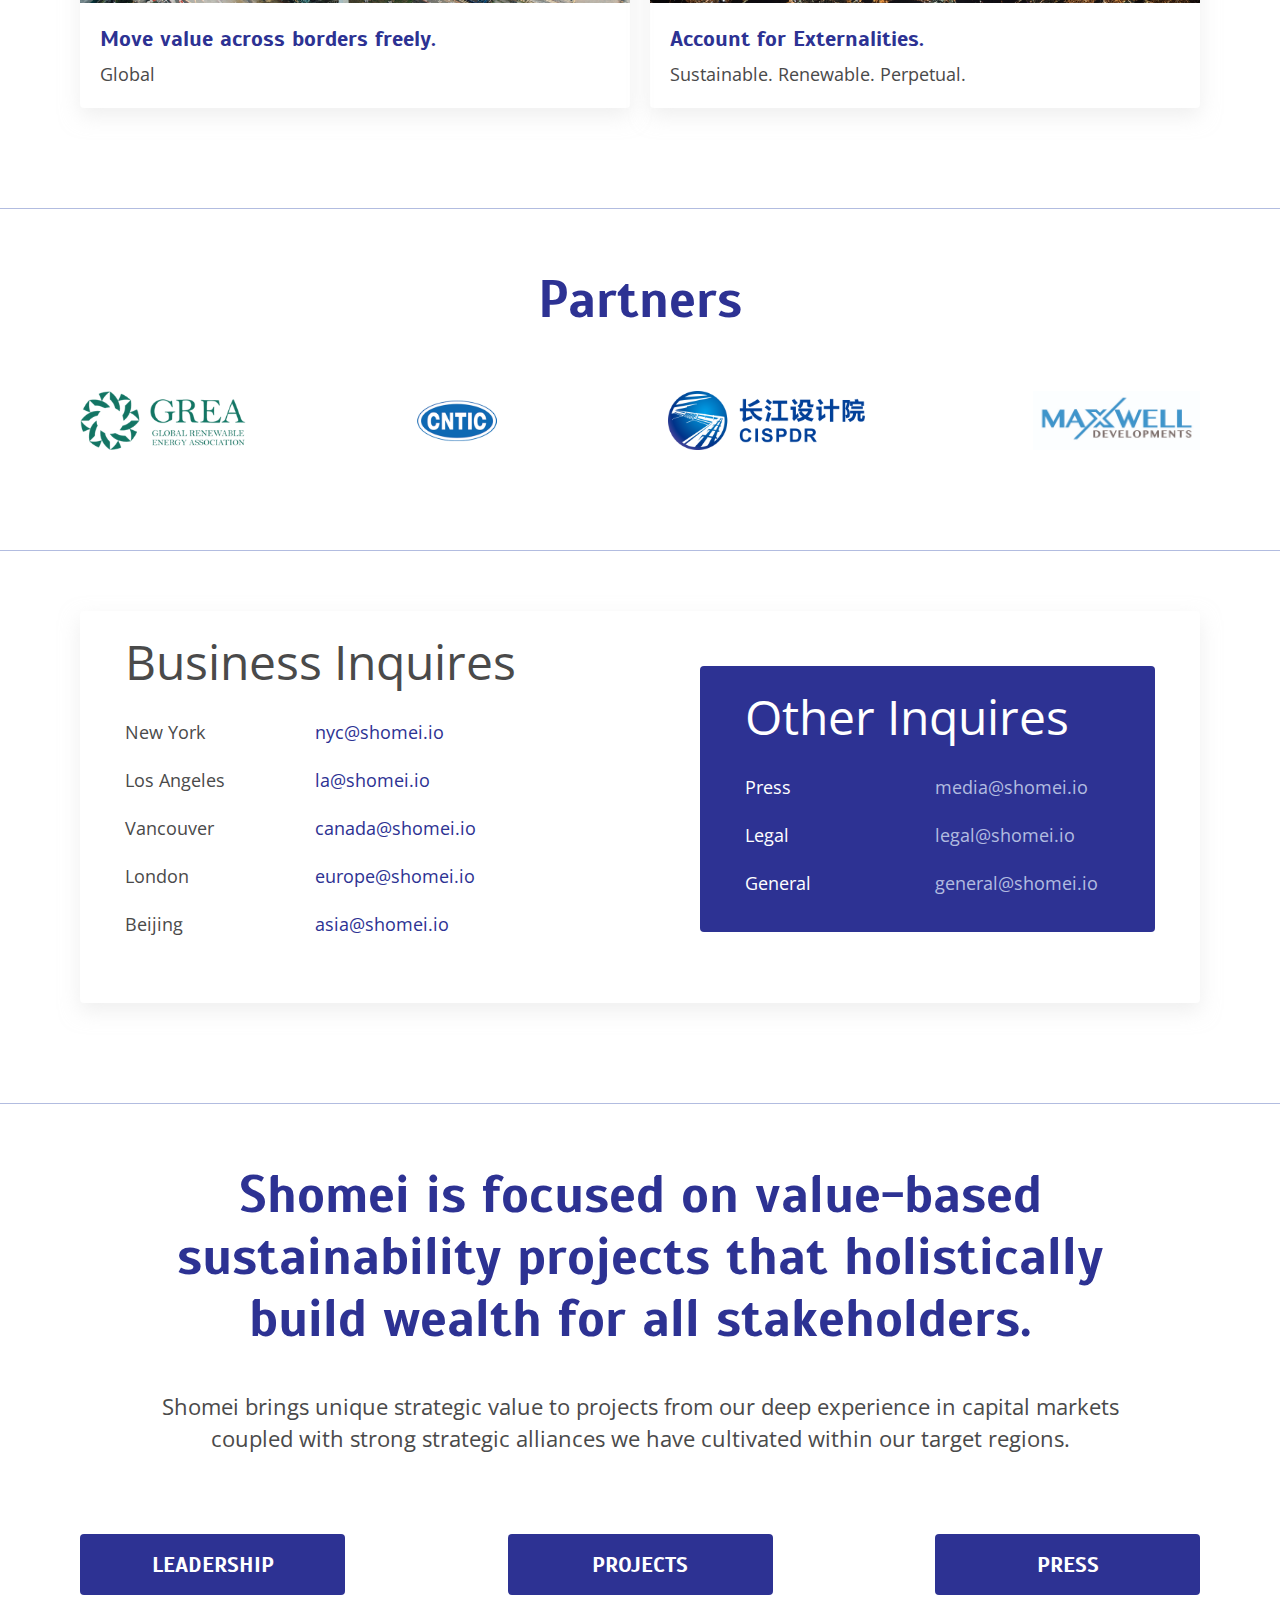
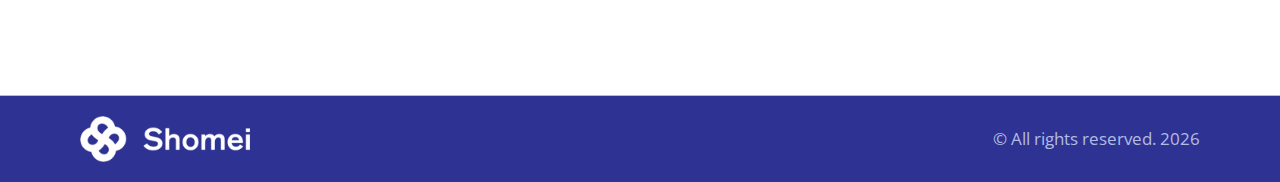
==== commit 1feeb954: "fix index enqu" ====
--- a/index.html
+++ b/index.html
@@ -155,7 +155,7 @@
         </div>
       </section>
 
-      <section class="business-inquires">
+      <section class="business-enquires">
         <div class="container">
           <div class="card">
             <div class="content">
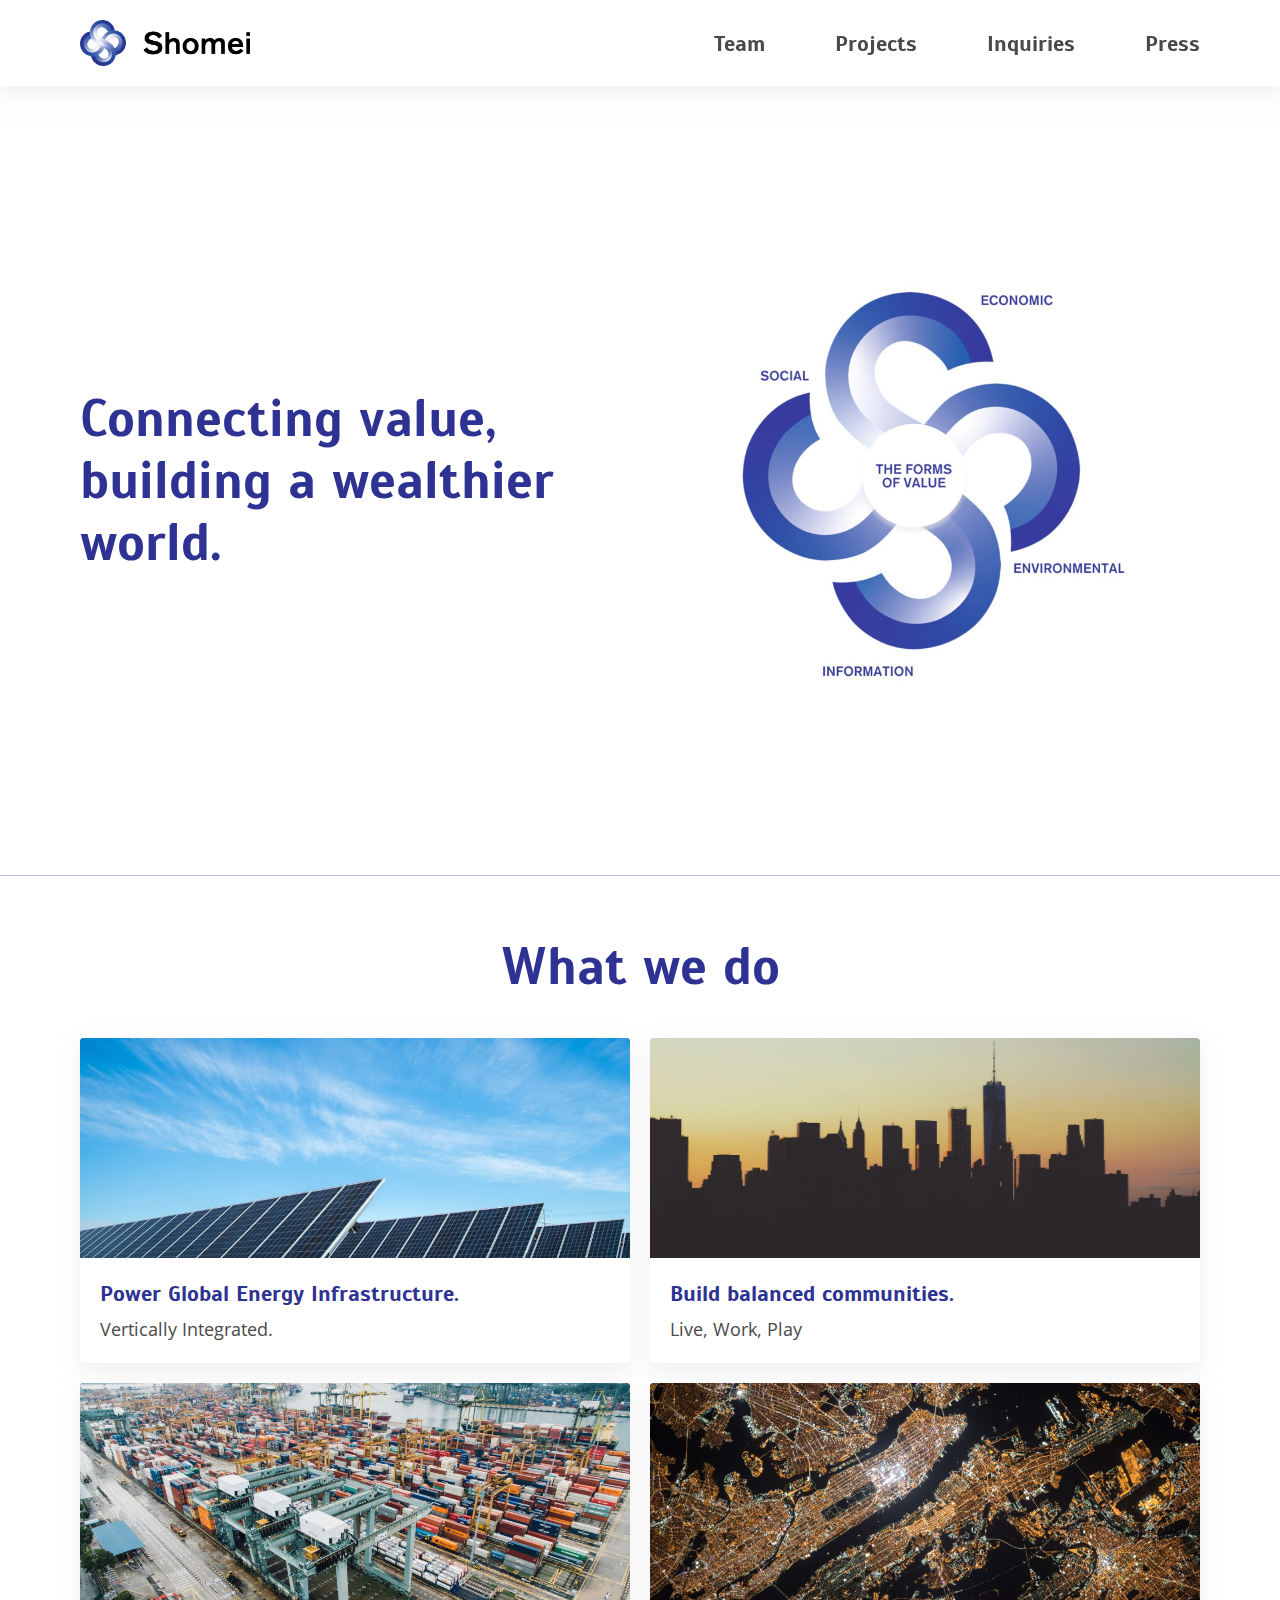
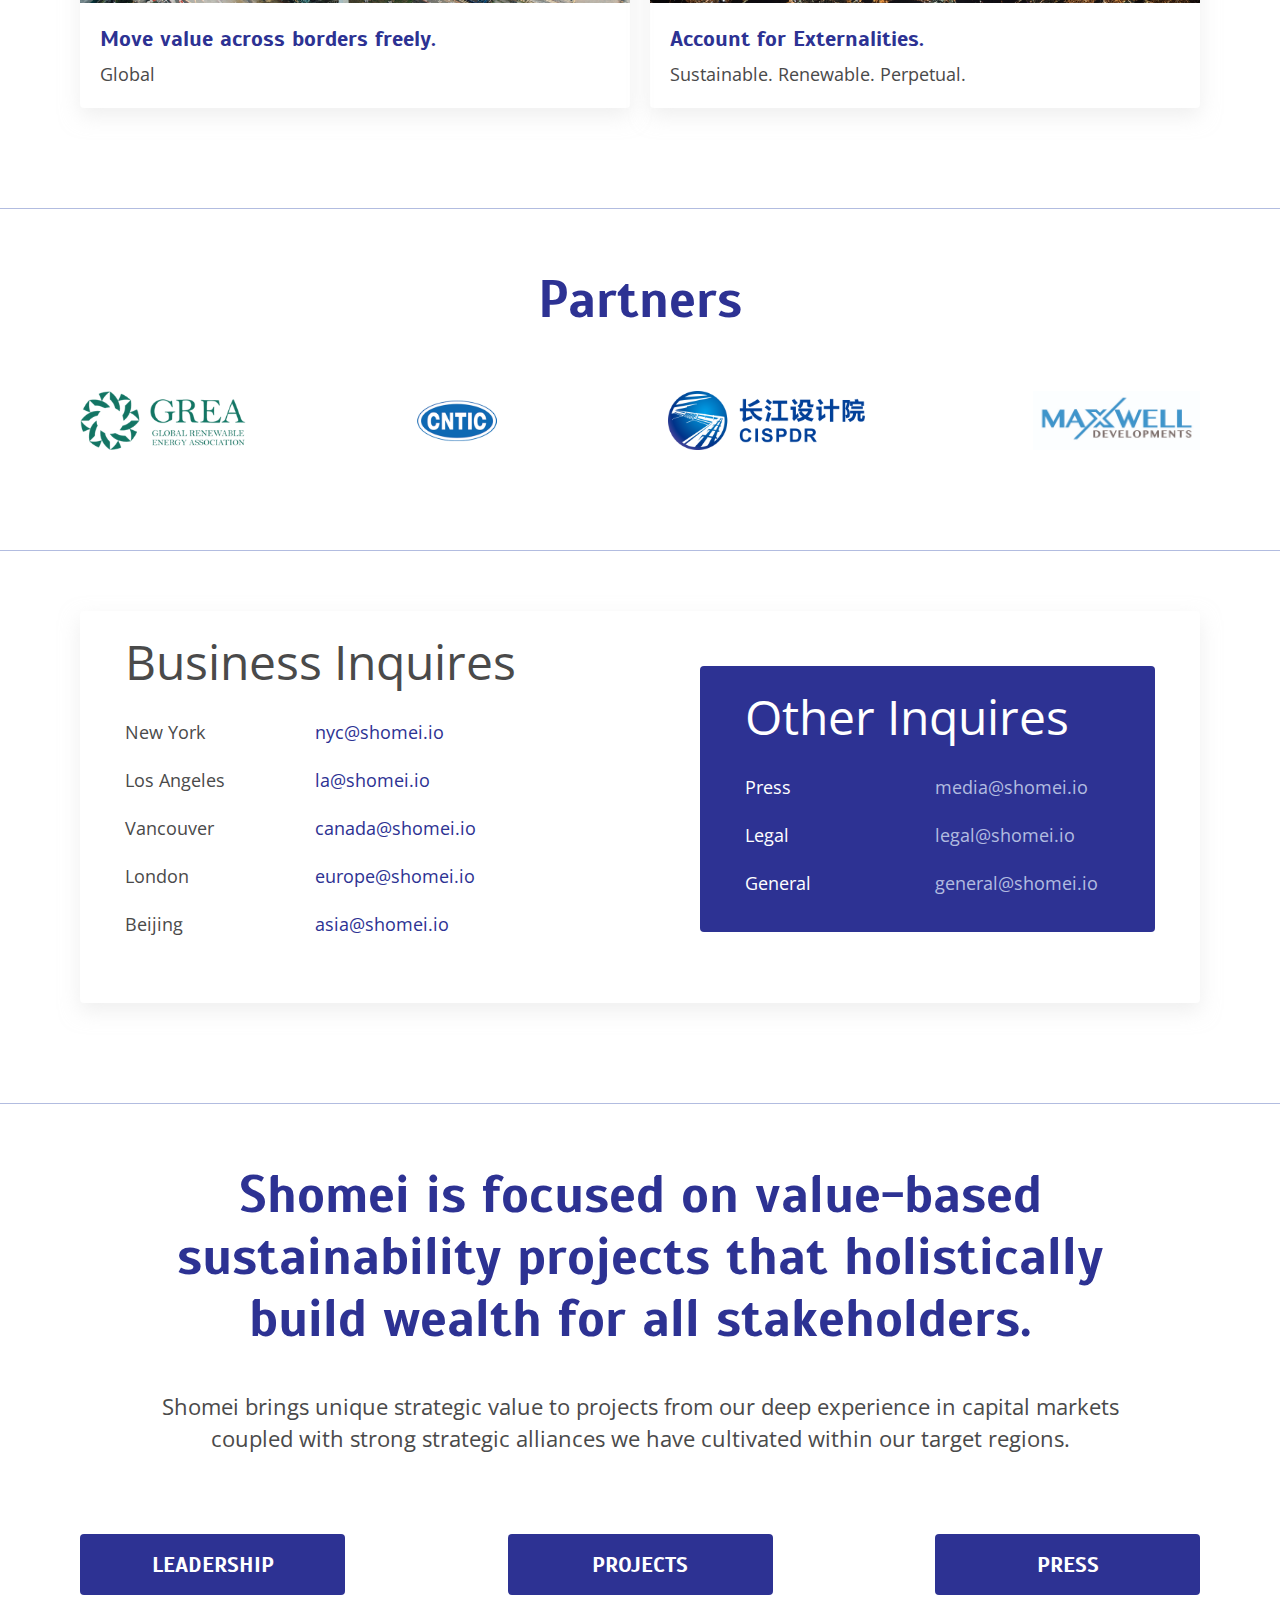
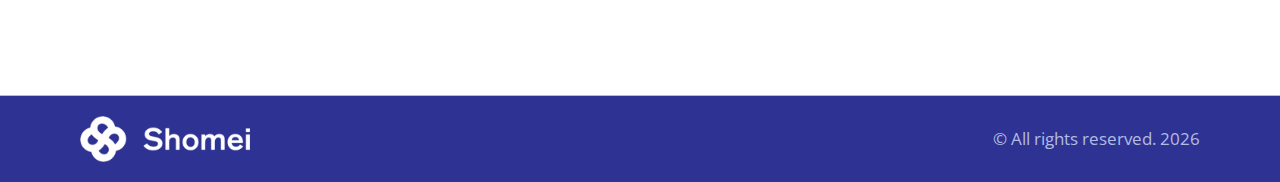
==== commit 887469dd: "team update" ====
--- a/index.html
+++ b/index.html
@@ -52,7 +52,7 @@
         </div>
 
         <ul>
-          <li><a href="leadership.html">Leadership</a></li>
+          <li><a href="leadership.html">Team</a></li>
           <li><a href="projects.html">Projects</a></li>
           <li><a href="inquiries.html">Inquiries</a></li>
           <li><a href="press.html">Press</a></li>
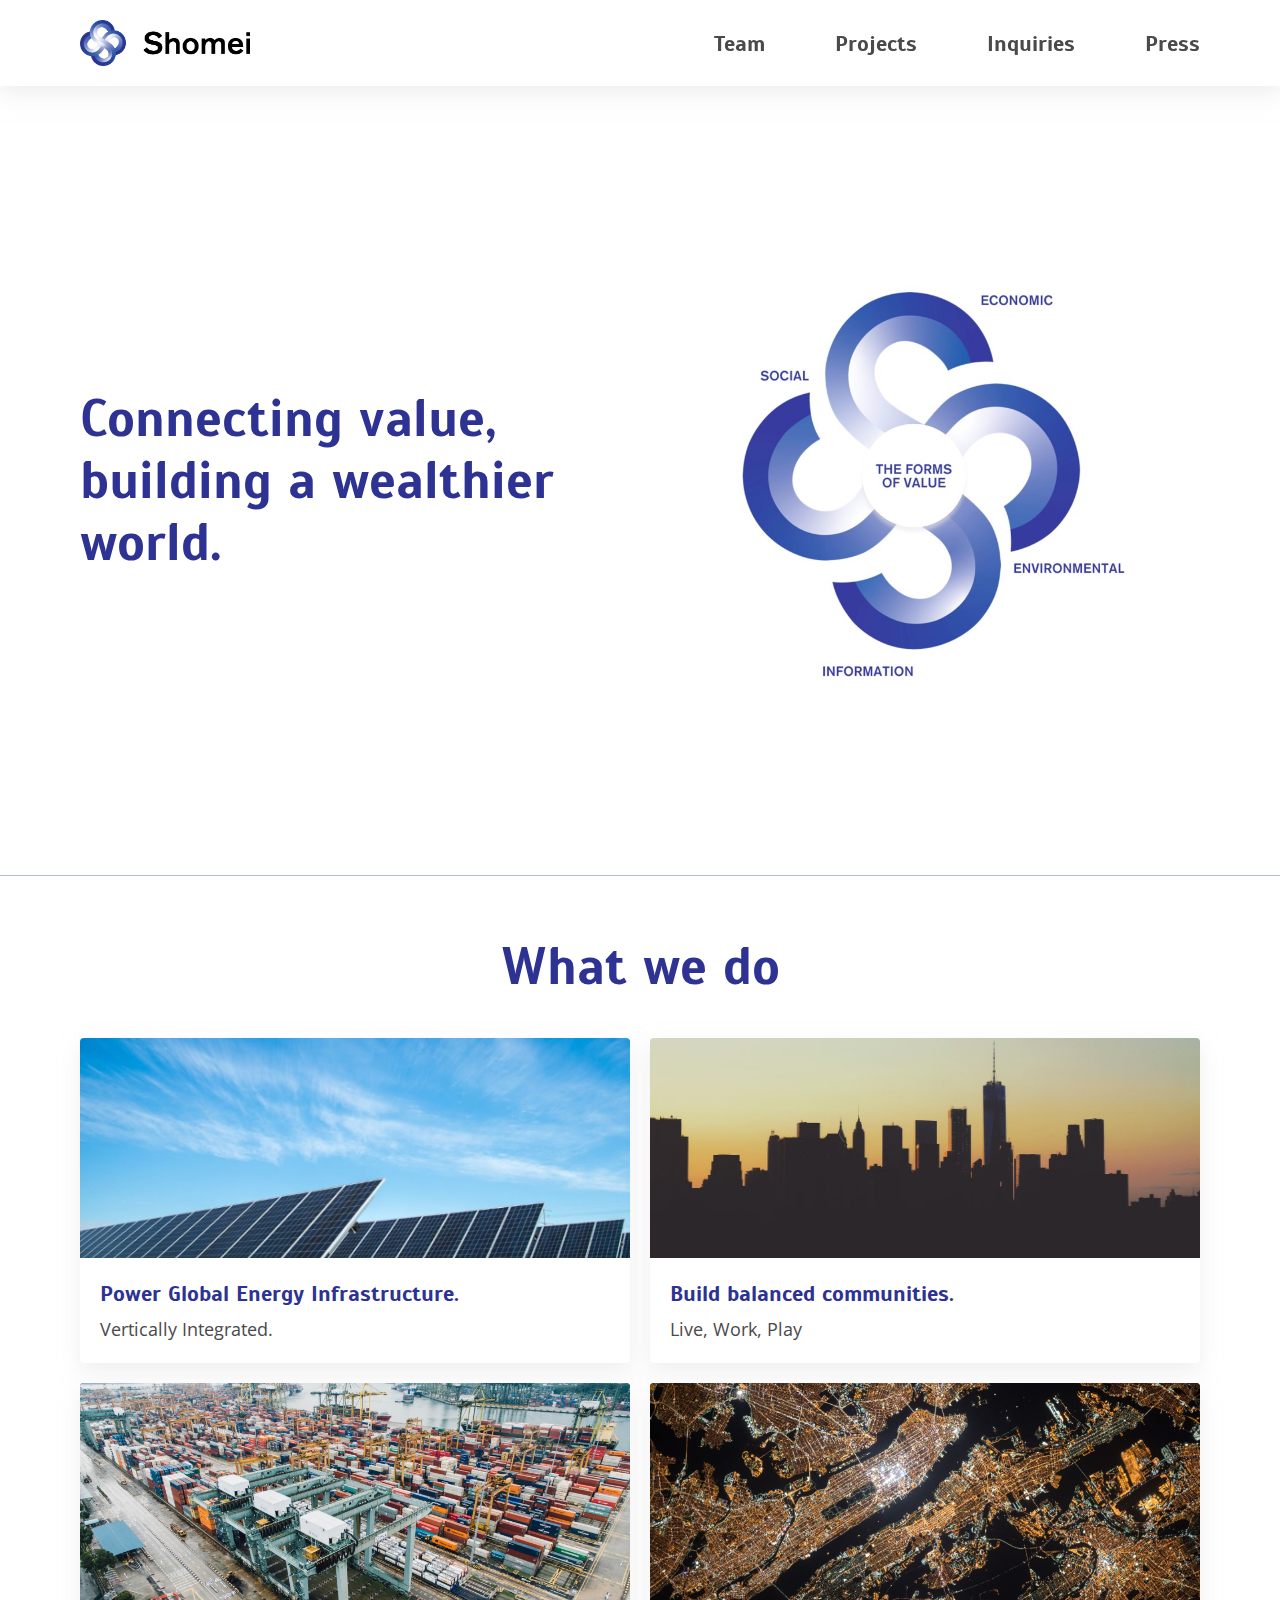
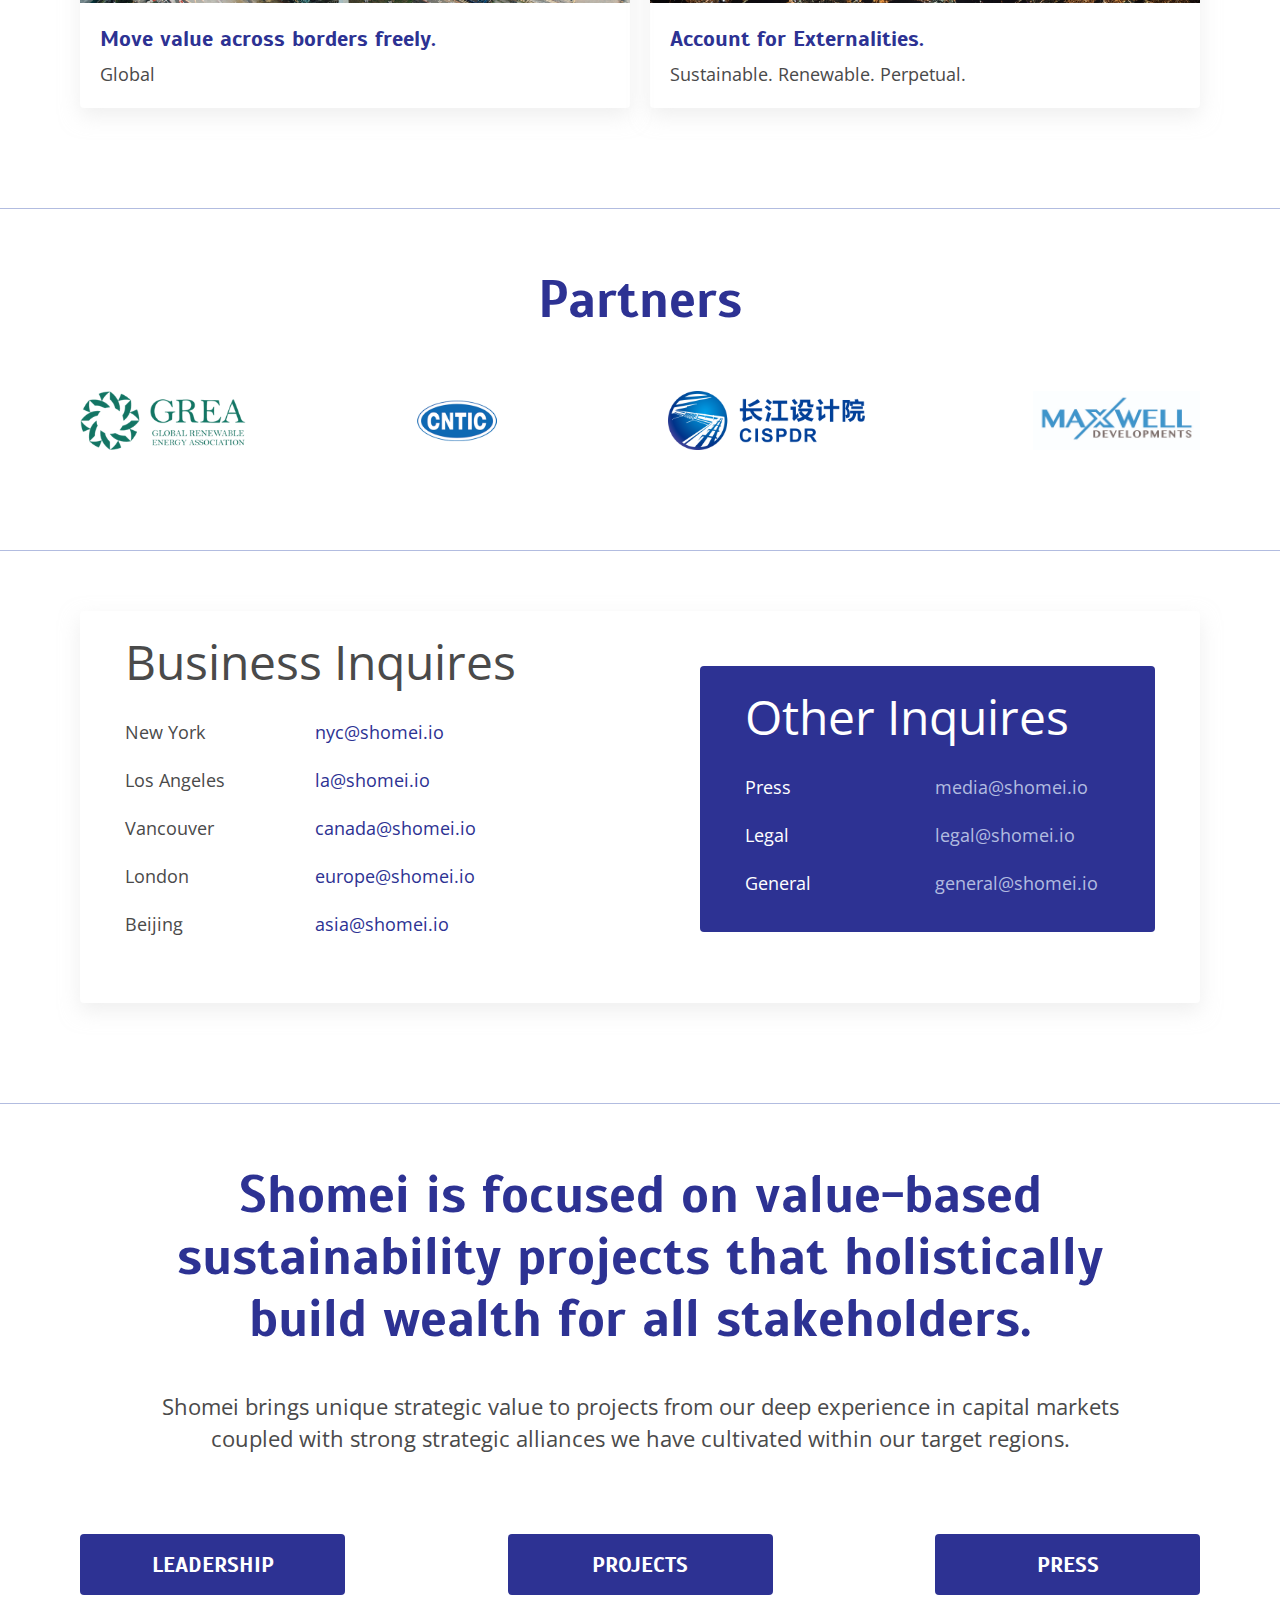
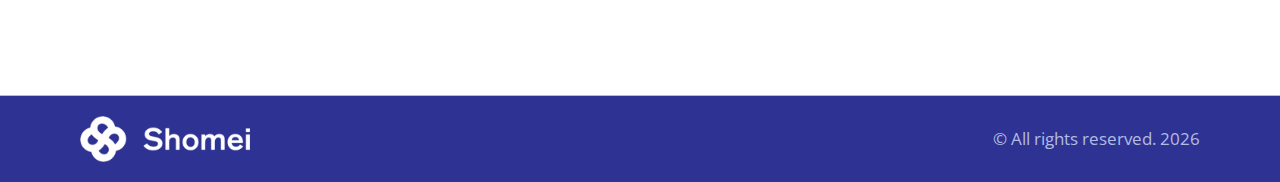
==== commit 9bbe2953: "index image fix" ====
--- a/index.html
+++ b/index.html
@@ -83,7 +83,7 @@
             <div class="point">
               <div
                 class="image"
-                style="background-image:url('images/what-we-do/1.jpg');"
+                style="background-image:url('images/what-we-do/1.jpeg');"
               ></div>
               <div class="text">
                 <h1>Power Global Energy Infrastructure.</h1>
@@ -105,7 +105,7 @@
             <div class="point">
               <div
                 class="image"
-                style="background-image:url('images/what-we-do/3.jpg');"
+                style="background-image:url('images/what-we-do/3.jpeg');"
               ></div>
               <div class="text">
                 <h1>Move value across borders freely.</h1>
@@ -116,7 +116,7 @@
             <div class="point">
               <div
                 class="image"
-                style="background-image:url('images/what-we-do/4.jpg');"
+                style="background-image:url('images/what-we-do/4.jpeg');"
               ></div>
               <div class="text">
                 <h1>Account for Externalities.</h1>
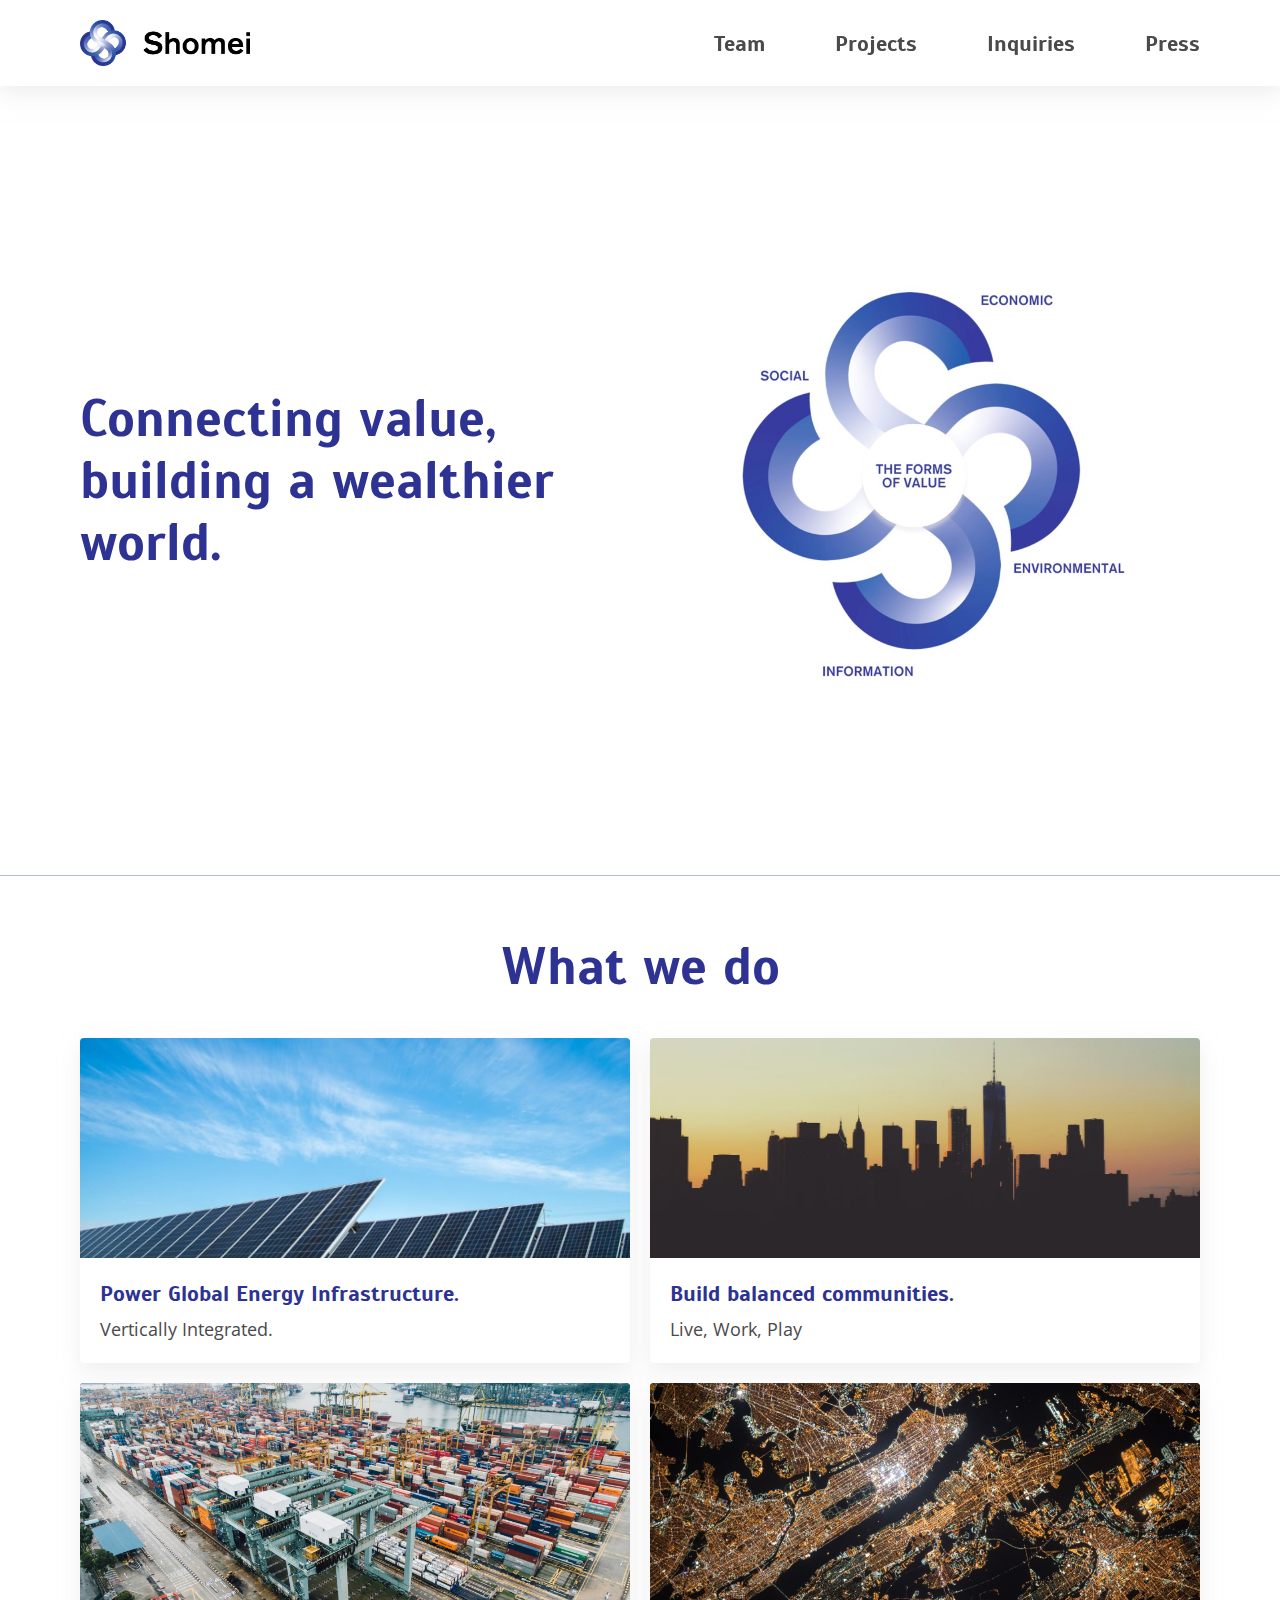
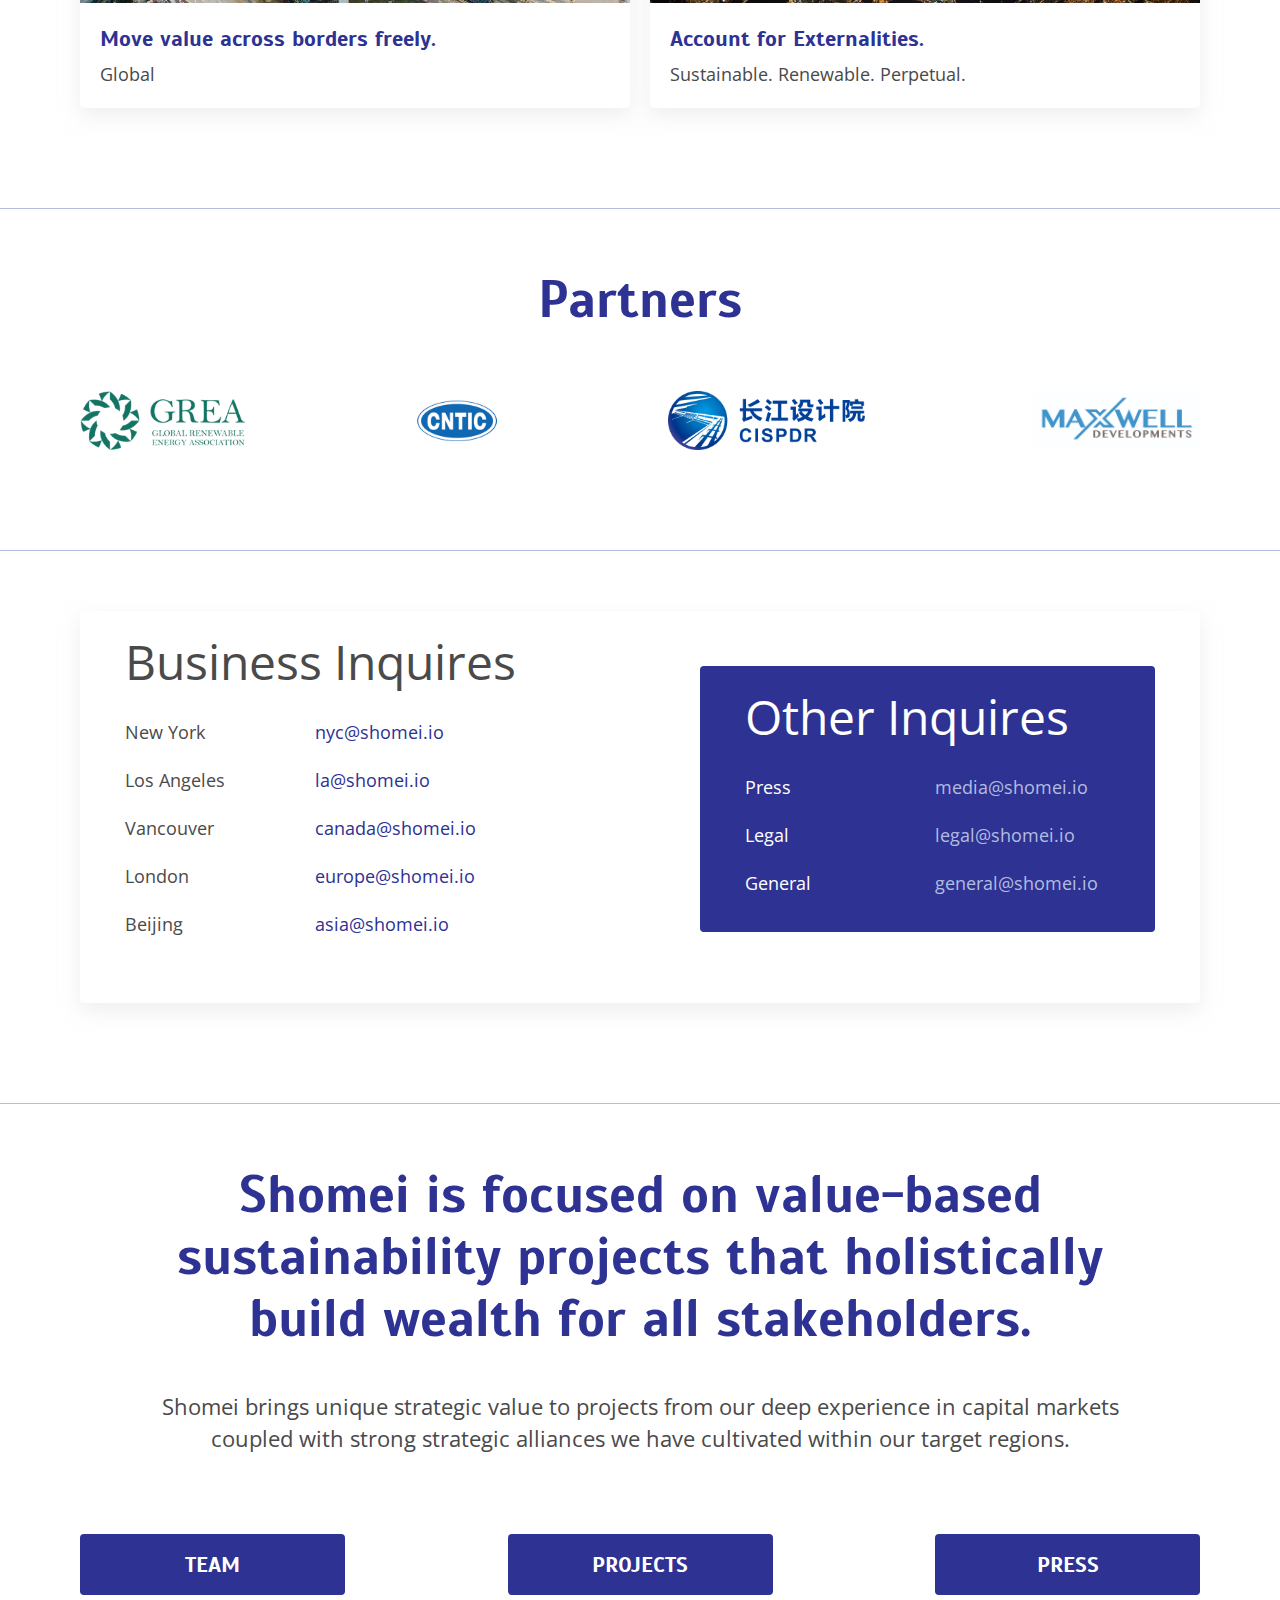
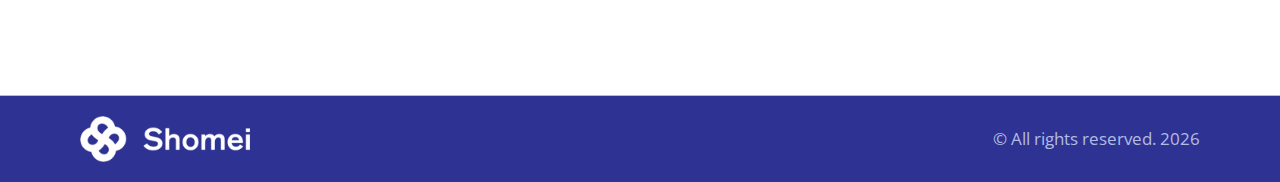
==== commit 2f4e6749: "index team" ====
--- a/index.html
+++ b/index.html
@@ -238,7 +238,7 @@
 
         <div class="container">
           <div class="buttons">
-            <a class="button" href="leadership.html">Leadership</a>
+            <a class="button" href="leadership.html">Team</a>
             <a class="button" href="projects.html">Projects</a>
             <a class="button" href="press.html">Press</a>
           </div>
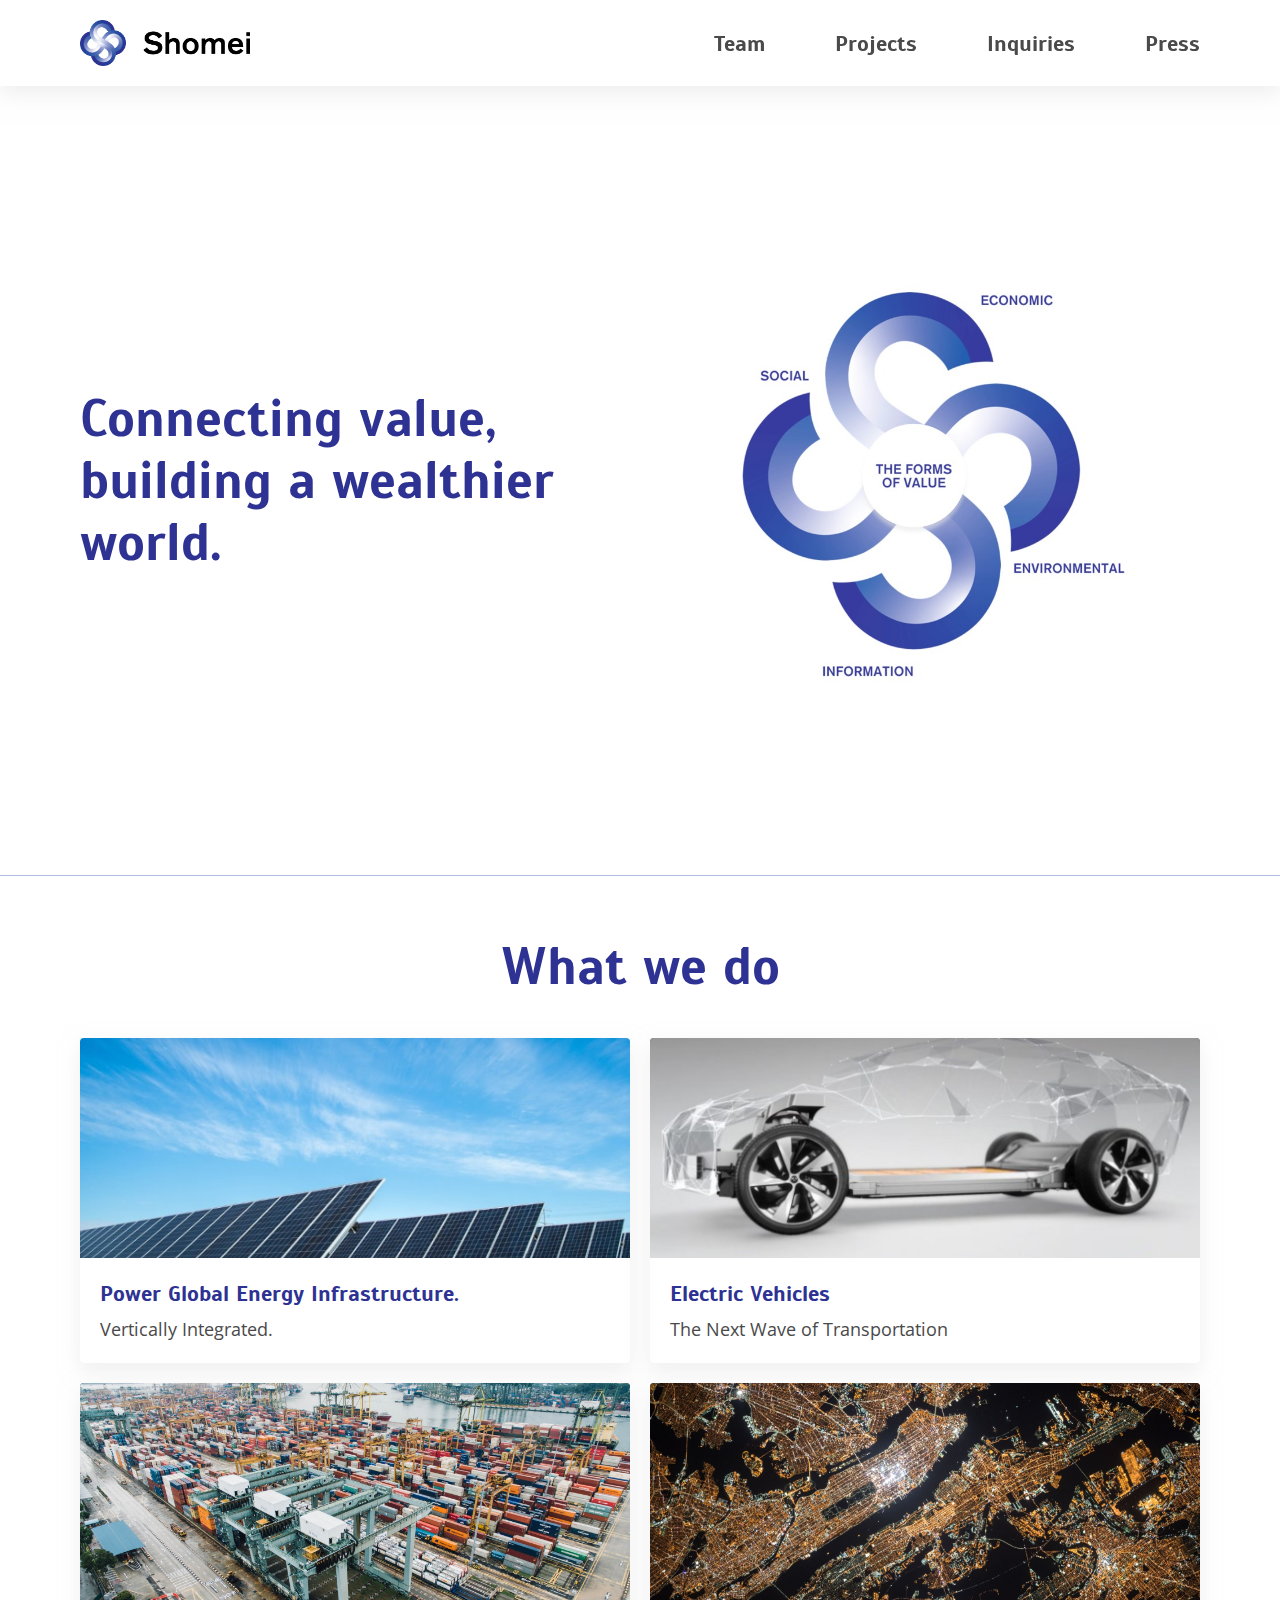
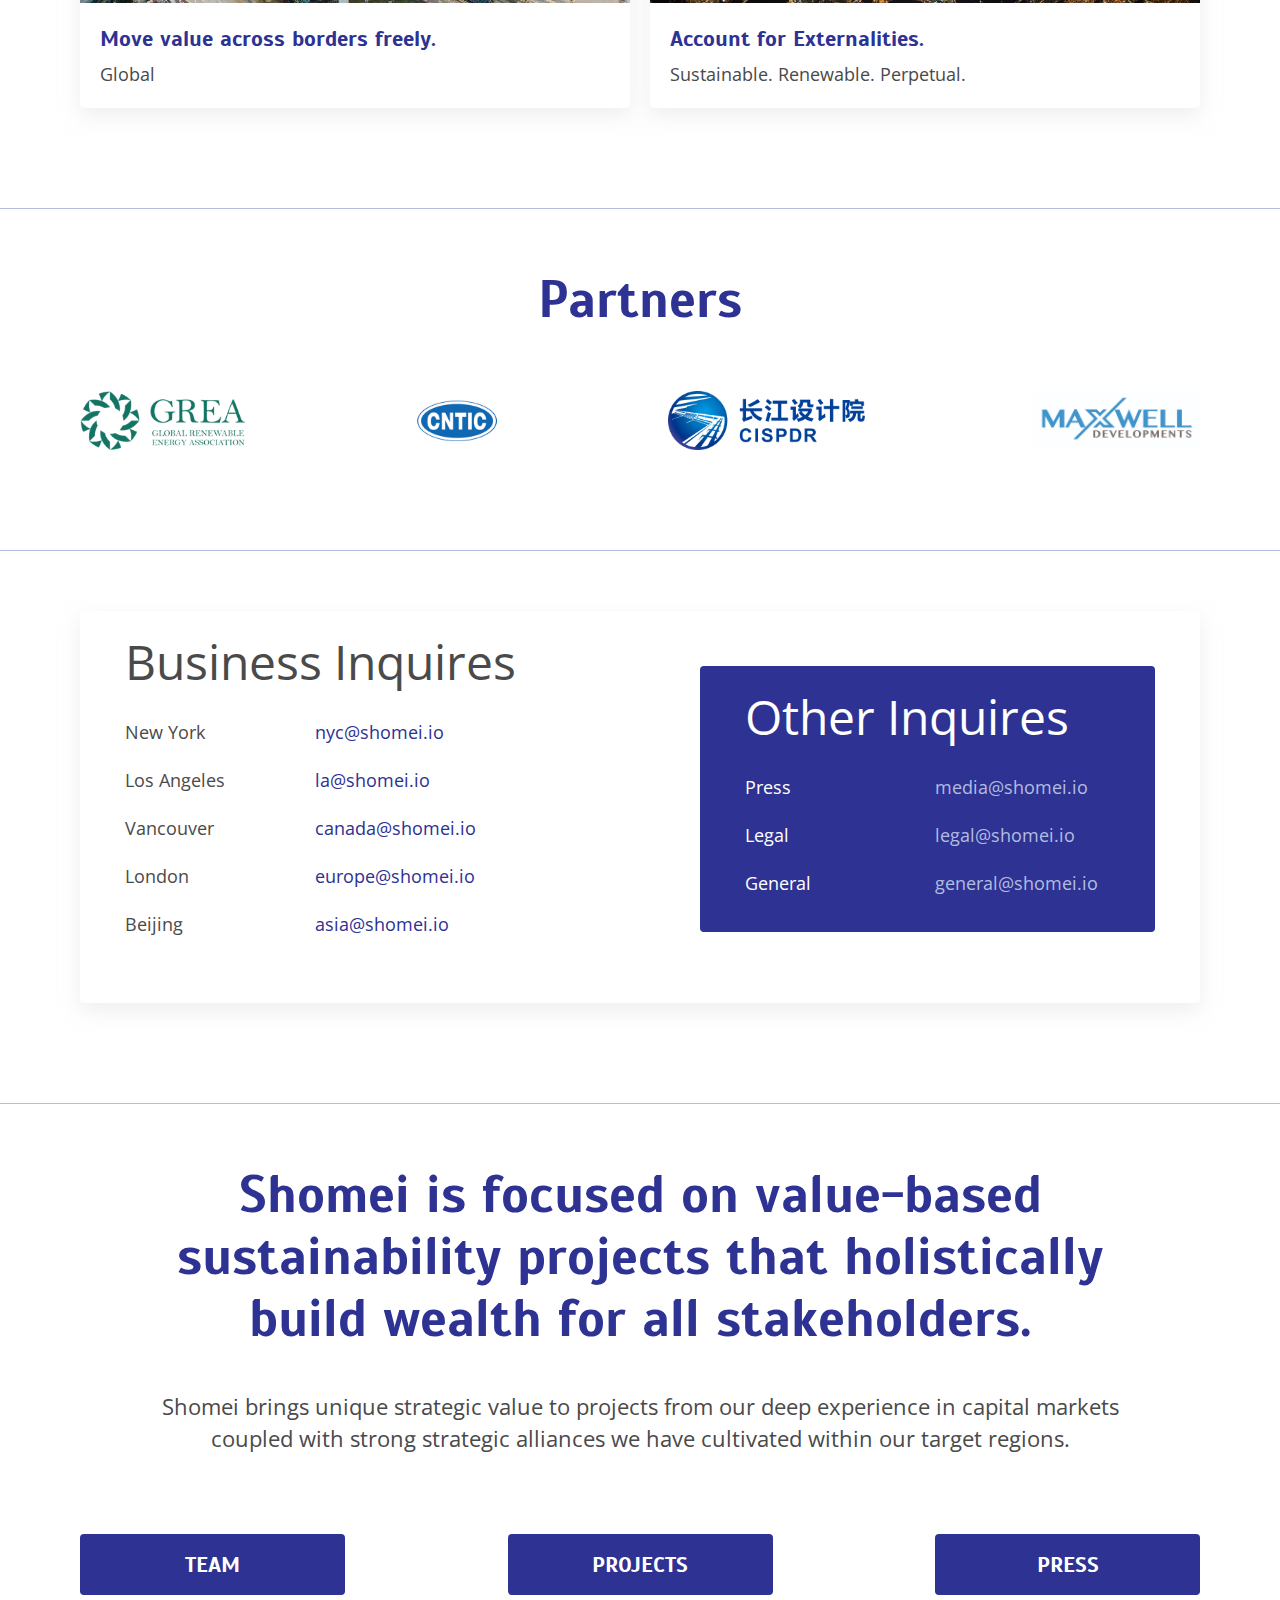
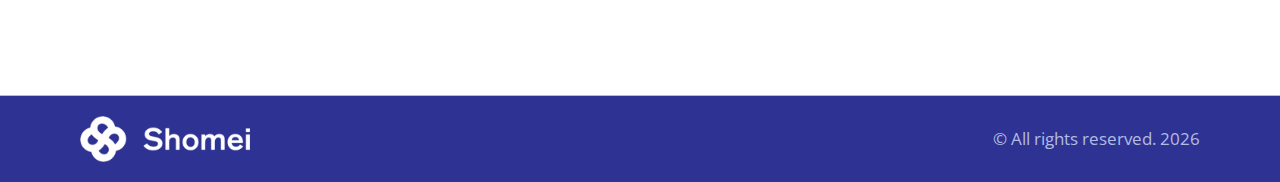
==== commit a14d4fce: "updates" ====
--- a/index.html
+++ b/index.html
@@ -2,6 +2,7 @@
 <html lang="en">
   <head>
     <title>Home - Shomei</title>
+    <meta name="google-site-verification" content="IfuKB1OiOL4e47YExHwGvPH-USatEh-dpd_12p02piM" />
 
     <meta name="viewport" content="width=device-width, initial-scale=1" />
 
@@ -94,11 +95,11 @@
             <div class="point">
               <div
                 class="image"
-                style="background-image:url('images/what-we-do/2.jpg');"
-              ></div>
-              <div class="text">
-                <h1>Build balanced communities.</h1>
-                <p>Live, Work, Play</p>
+                style="background-image:url('images/what-we-do/ev.png');"
+              ></div>
+              <div class="text">
+                <h1>Electric Vehicles</h1>
+                <p>The Next Wave of Transportation</p>
               </div>
             </div>
 
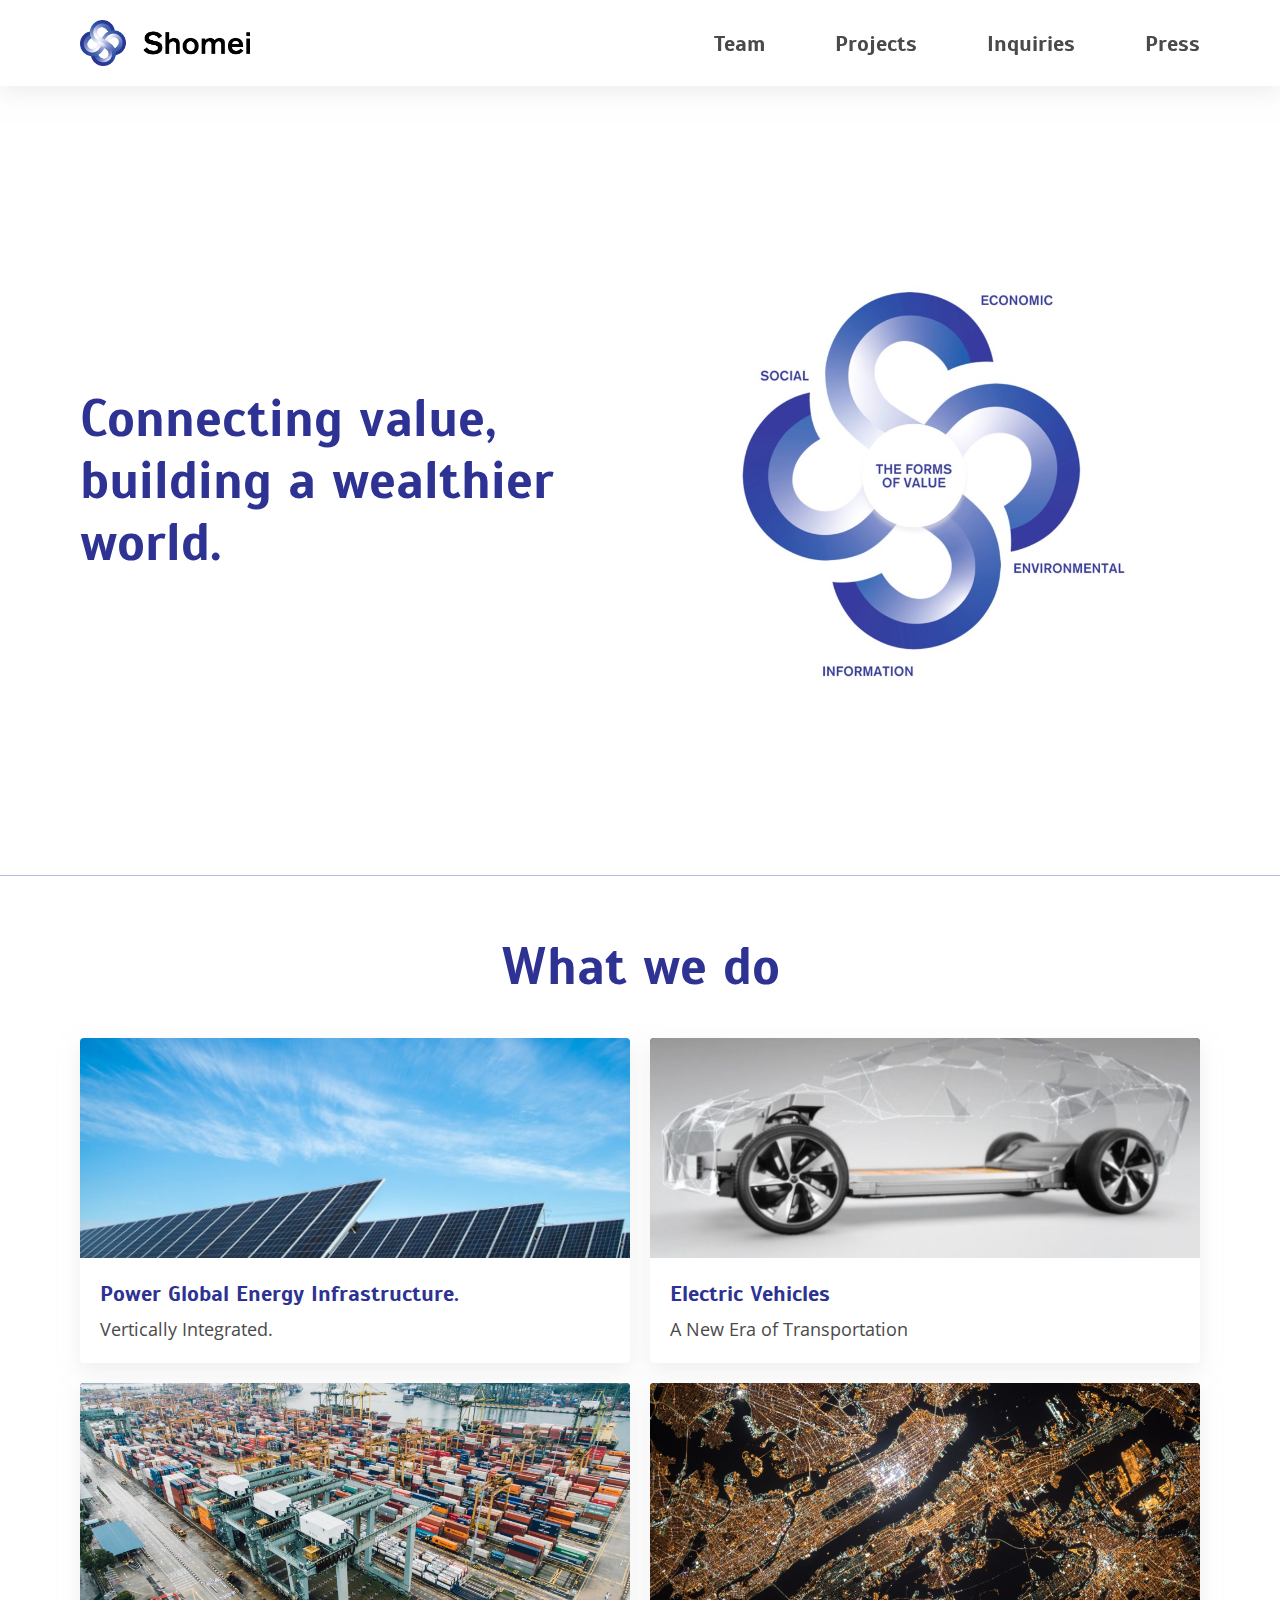
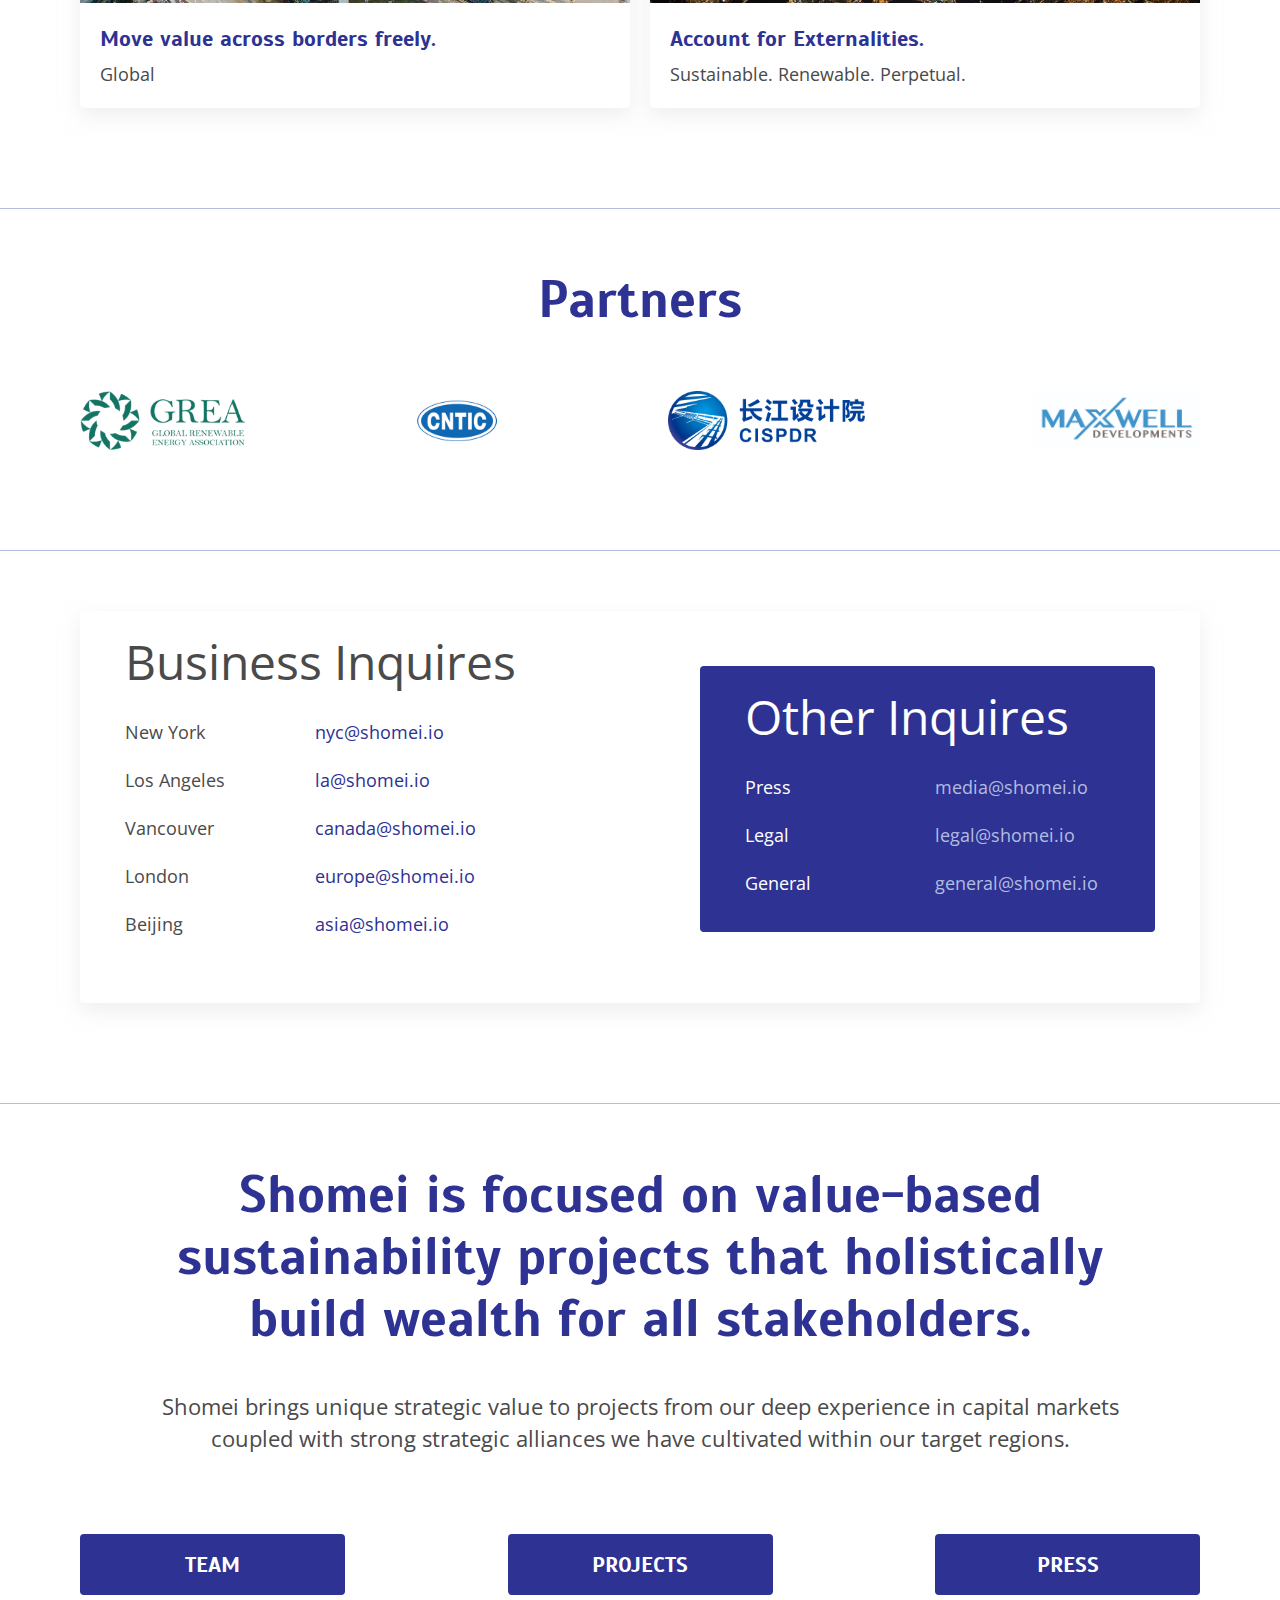
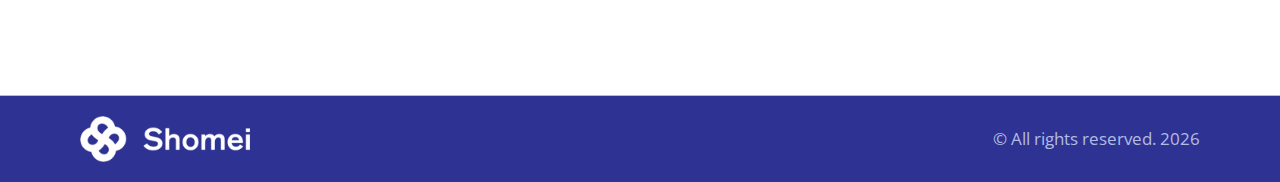
==== commit ebf1ed29: "bios" ====
--- a/index.html
+++ b/index.html
@@ -99,7 +99,7 @@
               ></div>
               <div class="text">
                 <h1>Electric Vehicles</h1>
-                <p>The Next Wave of Transportation</p>
+                <p>A New Era of Transportation</p>
               </div>
             </div>
 
